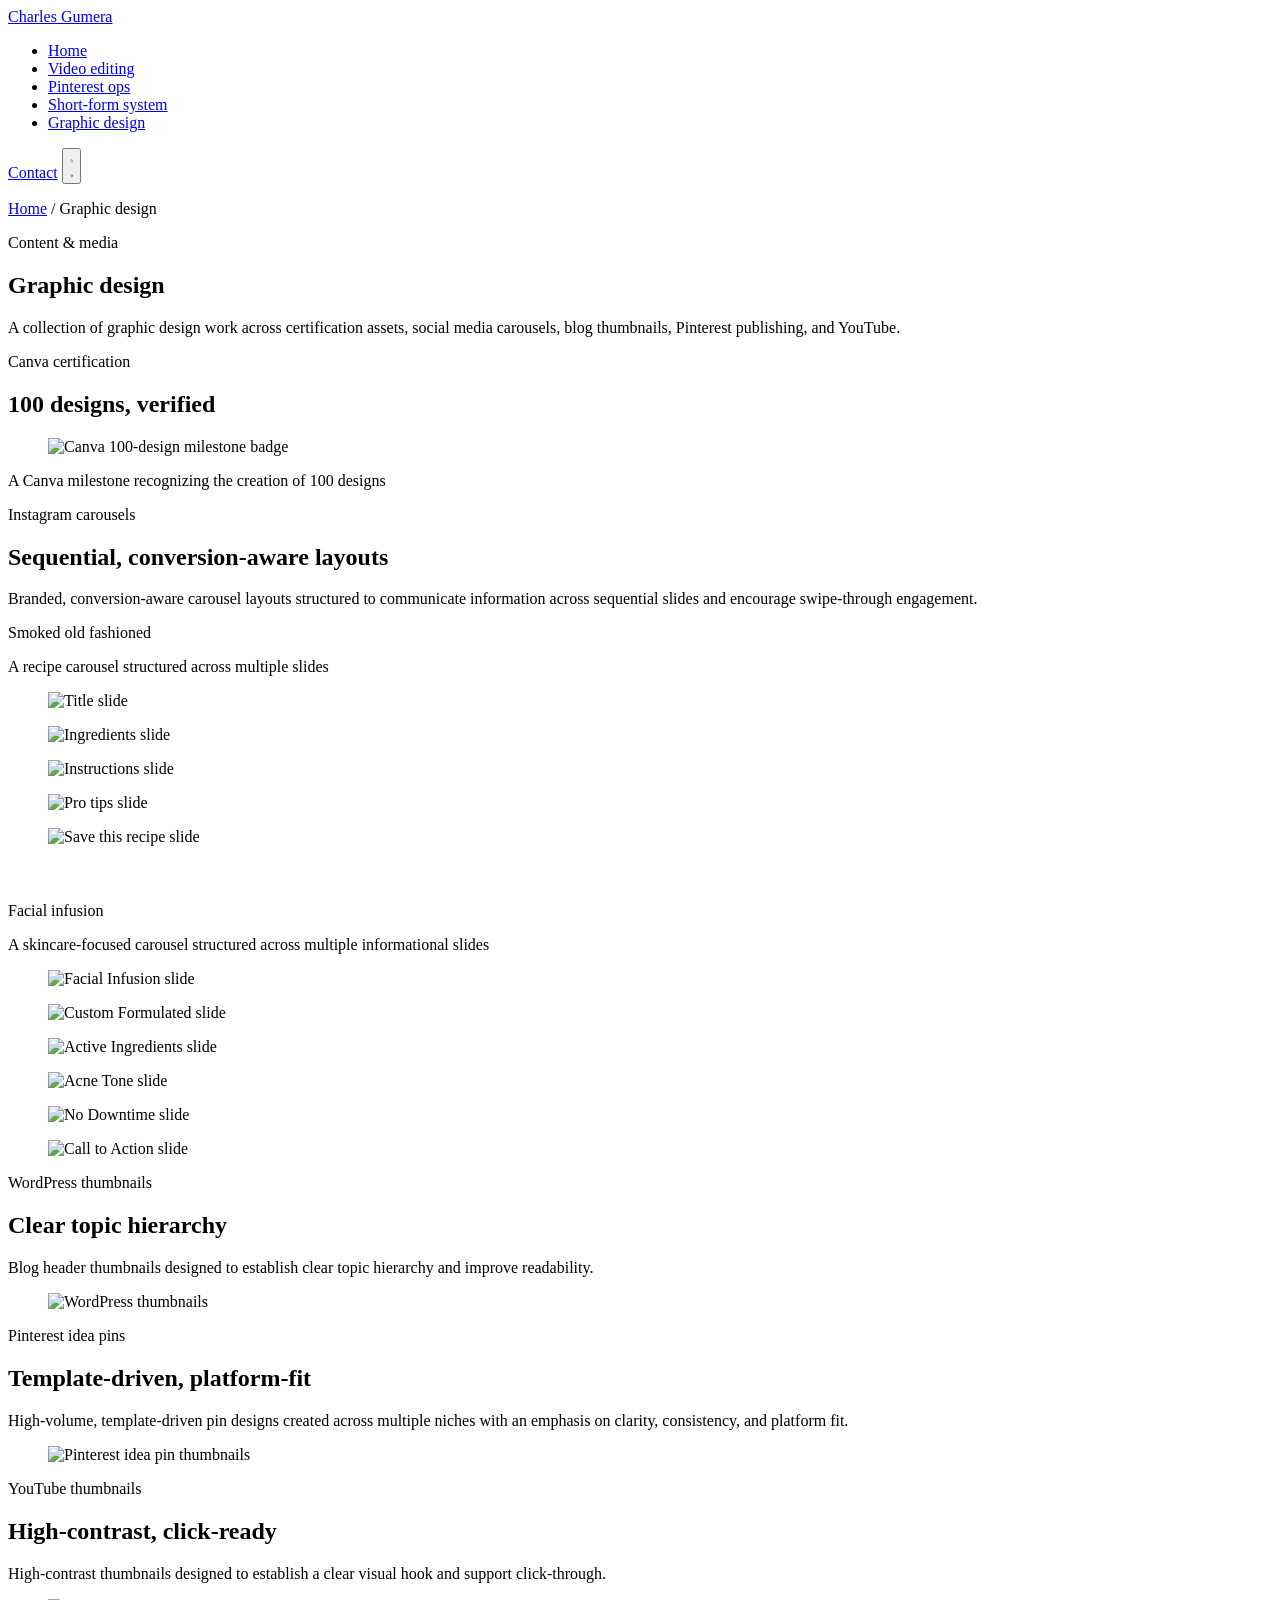
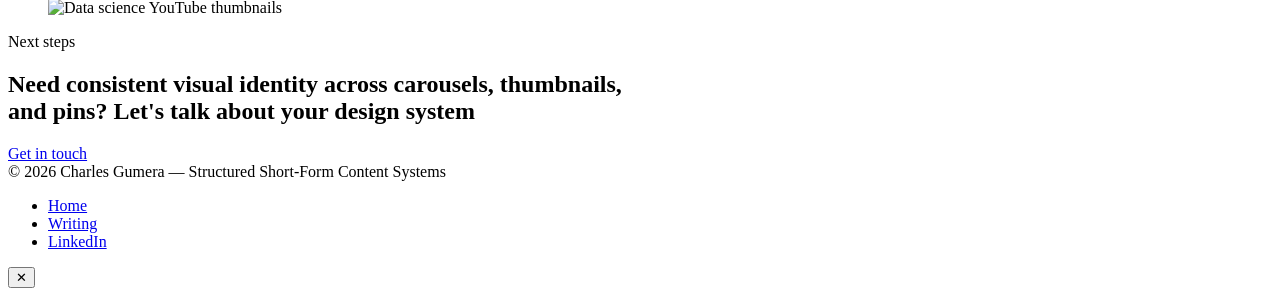
==== graphic-design.html @ 65e6ee2c "Add portfolio website pages Add the main HTML pages for the personal portfolio website, including t" ====
<!DOCTYPE html>
<html lang="en">
<head>
<meta charset="UTF-8">
<meta name="viewport" content="width=device-width, initial-scale=1.0">
<meta name="theme-color" content="#F6F6F2">
<title>Graphic Design — Charles Gumera</title>
<link rel="stylesheet" href="css/style.css">
</head>
<body class="page-graphic-design">
<div class="cursor-glow"></div>

<header class="site-header">
  <nav class="nav">
    <a class="logo" href="index.html"><span class="dot"></span>Charles Gumera</a>
    <ul class="nav-links">
      <li><a href="index.html">Home</a></li>
      <li><a href="short-form-and-long-form-video-editing.html">Video editing</a></li>
      <li><a href="pinterest-content-operations-system.html">Pinterest ops</a></li>
      <li><a href="short-form-publishing-workflow-system.html">Short-form system</a></li>
      <li><a href="graphic-design.html" class="active">Graphic design</a></li>
    </ul>
    <div class="nav-right">
      <a class="btn btn-ghost" href="index.html#contact">Contact</a>
      <button class="theme-toggle" aria-label="Toggle color theme">
        <svg class="moon" viewBox="0 0 24 24" fill="none" stroke="currentColor" stroke-width="1.6" stroke-linecap="round" stroke-linejoin="round"><path d="M21 12.4A9 9 0 1111.6 3 7.2 7.2 0 0021 12.4z"/></svg>
        <svg class="sun" viewBox="0 0 24 24" fill="none" stroke="currentColor" stroke-width="1.6" stroke-linecap="round" stroke-linejoin="round"><circle cx="12" cy="12" r="4"/><path d="M12 2v2M12 20v2M4.9 4.9l1.4 1.4M17.7 17.7l1.4 1.4M2 12h2M20 12h2M4.9 19.1l1.4-1.4M17.7 6.3l1.4-1.4"/></svg>
      </button>
    </div>
  </nav>
</header>

<main>
  <section class="page-hero">
    <div class="wrap">
      <p class="breadcrumb"><a href="index.html">Home</a> / Graphic design</p>
      <p class="eyebrow">Content &amp; media</p>
      <h1 class="type-fx">Graphic design</h1>
      <p class="lead">A collection of graphic design work across certification assets, social media carousels, blog thumbnails, Pinterest publishing, and YouTube.</p>
    </div>
  </section>

  <!-- CANVA CERTIFICATION -->
  <section class="section">
    <div class="wrap">
      <div class="section-head reveal">
        <div><p class="eyebrow">Canva certification</p><h2>100 designs, verified</h2></div>
      </div>
      <figure class="media-figure contain reveal" style="max-width:320px;" data-lightbox data-caption="canva-100-design-milestone-badge.gif">
        <img src="assets/canva-100-design-milestone-badge.gif" alt="Canva 100-design milestone badge">
      </figure>
      <p class="media-caption reveal" style="margin-top:10px;">A Canva milestone recognizing the creation of 100 designs</p>
    </div>
  </section>

  <!-- INSTAGRAM CAROUSELS -->
  <section class="section">
    <div class="wrap">
      <div class="section-head reveal">
        <div><p class="eyebrow">Instagram carousels</p><h2>Sequential, conversion-aware layouts</h2></div>
        <p class="section-note">Branded, conversion-aware carousel layouts structured to communicate information across sequential slides and encourage swipe-through engagement.</p>
      </div>

      <p class="subsection-title reveal">Smoked old fashioned</p>
      <p class="subsection-sub reveal">A recipe carousel structured across multiple slides</p>
      <div class="media-grid-5 reveal" style="margin-bottom:56px;">
        <figure class="media-figure thumb" data-lightbox data-caption="01-title.png"><img src="assets/01-title.png" alt="Title slide"></figure>
        <figure class="media-figure thumb" data-lightbox data-caption="02-ingredients.png"><img src="assets/02-ingredients.png" alt="Ingredients slide"></figure>
        <figure class="media-figure thumb" data-lightbox data-caption="03-instructions.png"><img src="assets/03-instructions.png" alt="Instructions slide"></figure>
        <figure class="media-figure thumb" data-lightbox data-caption="04-pro-tips.png"><img src="assets/04-pro-tips.png" alt="Pro tips slide"></figure>
        <figure class="media-figure thumb" data-lightbox data-caption="05-save-this-recipe.png"><img src="assets/05-save-this-recipe.png" alt="Save this recipe slide"></figure>
      </div>

      <p class="subsection-title reveal">Facial infusion</p>
      <p class="subsection-sub reveal">A skincare-focused carousel structured across multiple informational slides</p>
      <div class="media-grid-5 reveal">
        <figure class="media-figure thumb" data-lightbox data-caption="01-facial-infusion.png"><img src="assets/01-facial-infusion.png" alt="Facial Infusion slide"></figure>
        <figure class="media-figure thumb" data-lightbox data-caption="02-custom-formulated.png"><img src="assets/02-custom-formulated.png" alt="Custom Formulated slide"></figure>
        <figure class="media-figure thumb" data-lightbox data-caption="03-active-ingredients.png"><img src="assets/03-active-ingredients.png" alt="Active Ingredients slide"></figure>
        <figure class="media-figure thumb" data-lightbox data-caption="04-acne-tone.png"><img src="assets/04-acne-tone.png" alt="Acne Tone slide"></figure>
        <figure class="media-figure thumb" data-lightbox data-caption="05-no-downtime.png"><img src="assets/05-no-downtime.png" alt="No Downtime slide"></figure>
      </div>
      <div class="media-grid-5 reveal" style="margin-top:16px; grid-template-columns:repeat(5,1fr);">
        <figure class="media-figure thumb" data-lightbox data-caption="06-cta.png"><img src="assets/06-cta.png" alt="Call to Action slide"></figure>
      </div>
    </div>
  </section>

  <!-- WORDPRESS THUMBNAILS -->
  <section class="section">
    <div class="wrap">
      <div class="section-head reveal">
        <div><p class="eyebrow">WordPress thumbnails</p><h2>Clear topic hierarchy</h2></div>
        <p class="section-note">Blog header thumbnails designed to establish clear topic hierarchy and improve readability.</p>
      </div>
      <figure class="media-figure media-preserve wide-cover reveal" data-lightbox data-caption="wordpress-thumbnails.png">
        <img src="assets/wordpress-thumbnails.png" alt="WordPress thumbnails">
      </figure>
    </div>
  </section>

  <!-- PINTEREST IDEA PINS -->
  <section class="section">
    <div class="wrap">
      <div class="section-head reveal">
        <div><p class="eyebrow">Pinterest idea pins</p><h2>Template-driven, platform-fit</h2></div>
        <p class="section-note">High-volume, template-driven pin designs created across multiple niches with an emphasis on clarity, consistency, and platform fit.</p>
      </div>
      <figure class="media-figure media-preserve wide-cover reveal" data-lightbox data-caption="pinterest-idea-pins-thumbnails.png">
        <img src="assets/pinterest-idea-pins-thumbnails.png" alt="Pinterest idea pin thumbnails">
      </figure>
    </div>
  </section>

  <!-- YOUTUBE THUMBNAILS -->
  <section class="section">
    <div class="wrap">
      <div class="section-head reveal">
        <div><p class="eyebrow">YouTube thumbnails</p><h2>High-contrast, click-ready</h2></div>
        <p class="section-note">High-contrast thumbnails designed to establish a clear visual hook and support click-through.</p>
      </div>
      <figure class="media-figure media-preserve wide-cover reveal" data-lightbox data-caption="data-science-thumbnails.png">
        <img src="assets/data-science-thumbnails.png" alt="Data science YouTube thumbnails">
      </figure>
    </div>
  </section>

  <section class="contact" id="contact">
    <div class="wrap">
  <p class="eyebrow">Next steps</p>
  <h2 style="max-width:52ch;">Need consistent visual identity across carousels, thumbnails, and pins? Let's talk about your design system</h2>
      <a class="btn btn-primary" style="margin-top:28px;" href="index.html#contact" data-magnetic="10">Get in touch</a>
    </div>
  </section>
</main>

<footer class="site-footer">
  <div class="wrap footer-row">
    <span class="mono">© 2026 Charles Gumera — Structured Short-Form Content Systems</span>
    <ul class="footer-links">
      <li><a href="index.html">Home</a></li>
      <li><a href="https://charlezmg.wordpress.com/" target="_blank" rel="noopener">Writing</a></li>
      <li><a href="https://www.linkedin.com/in/charlezmg" target="_blank" rel="noopener">LinkedIn</a></li>
    </ul>
  </div>
</footer>

<div class="lightbox">
  <button class="lightbox-close" aria-label="Close">✕</button>
  <img src="" alt="">
  <div class="lightbox-cap"></div>
</div>

<script src="js/main.js"></script>
</body>
</html>
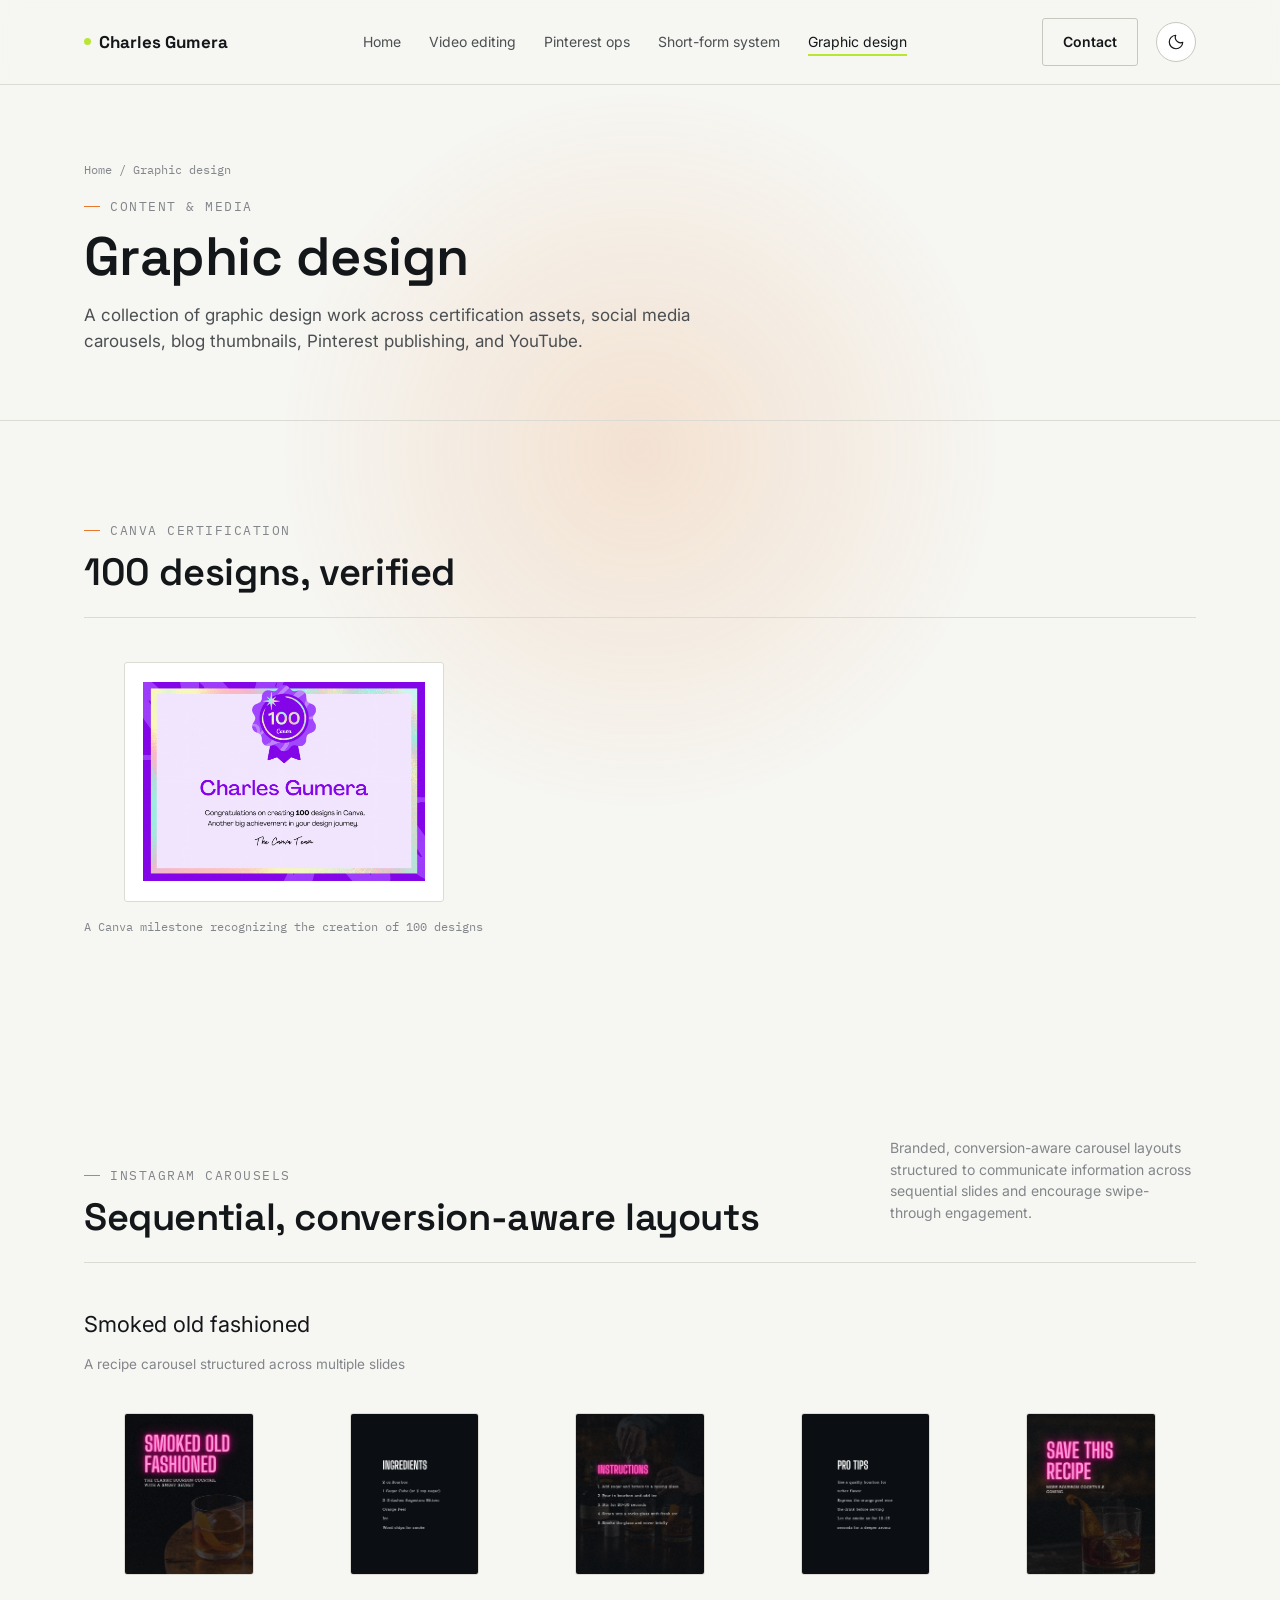
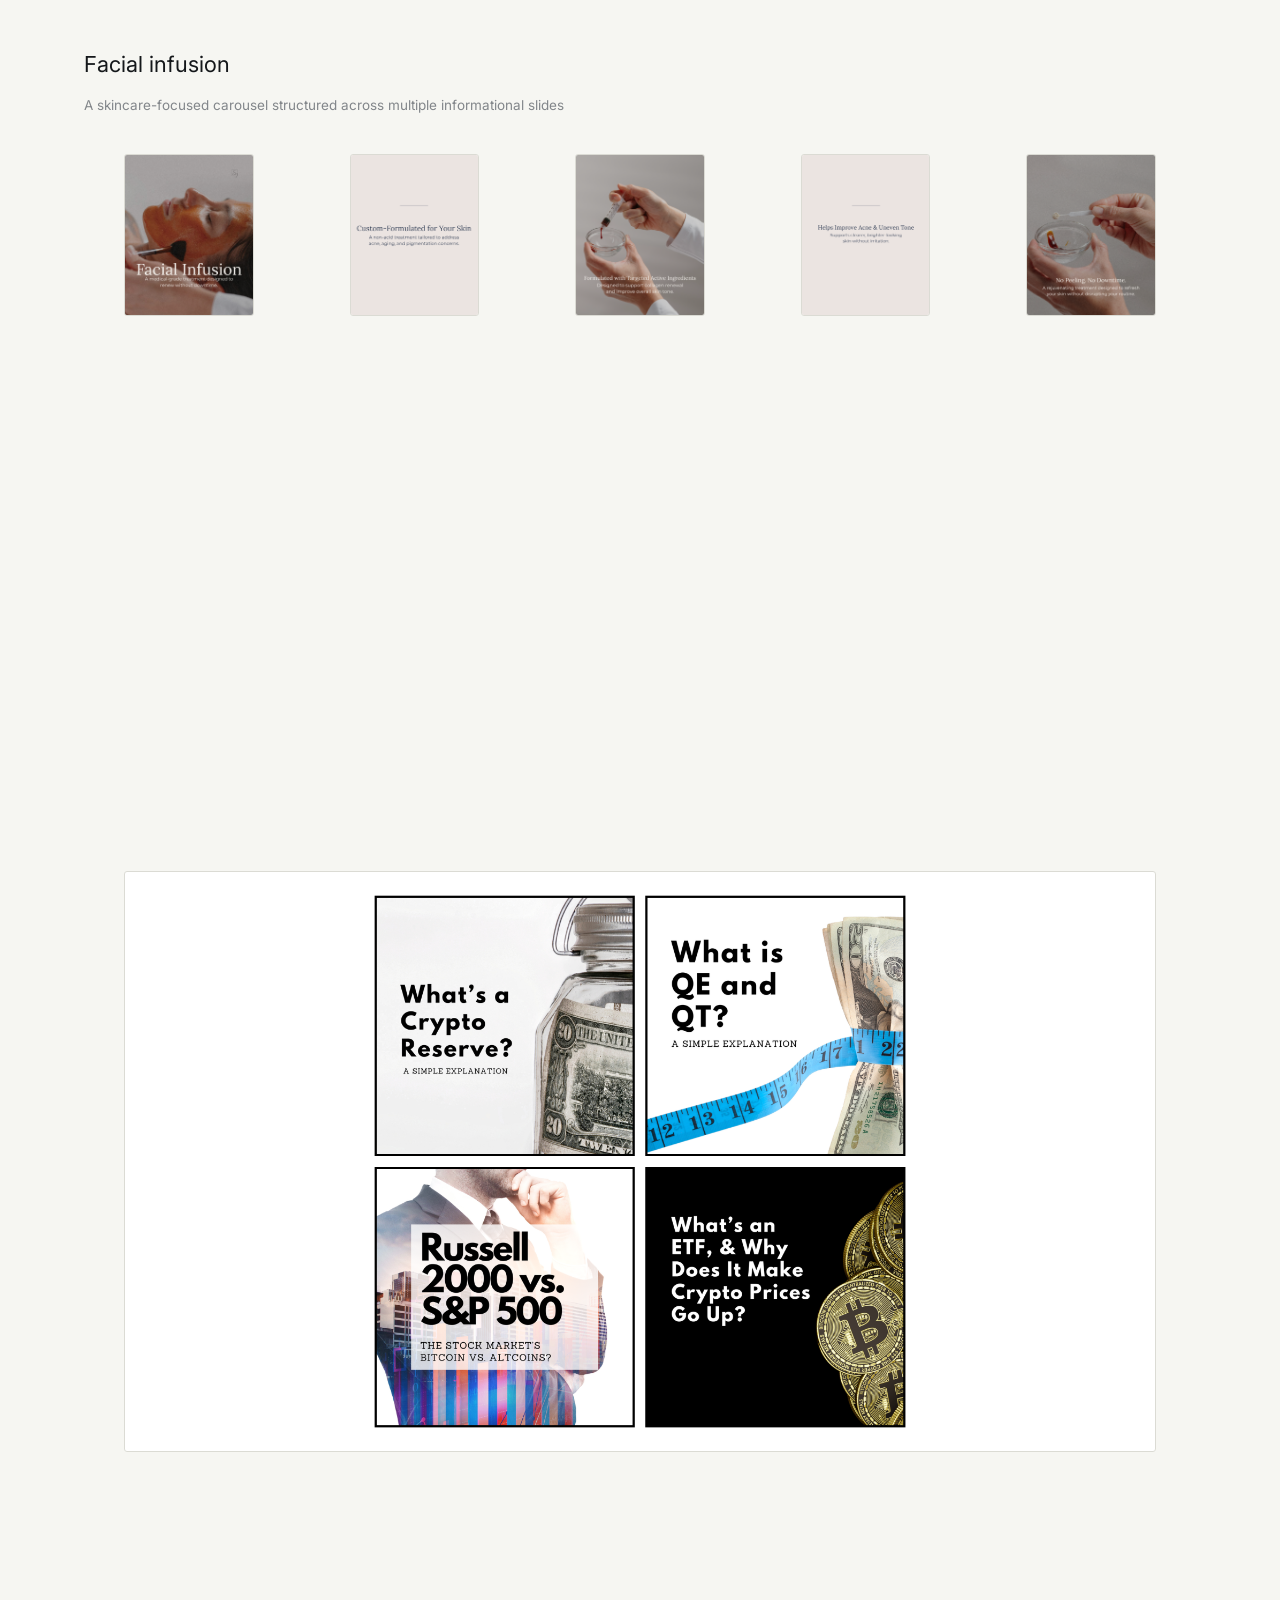
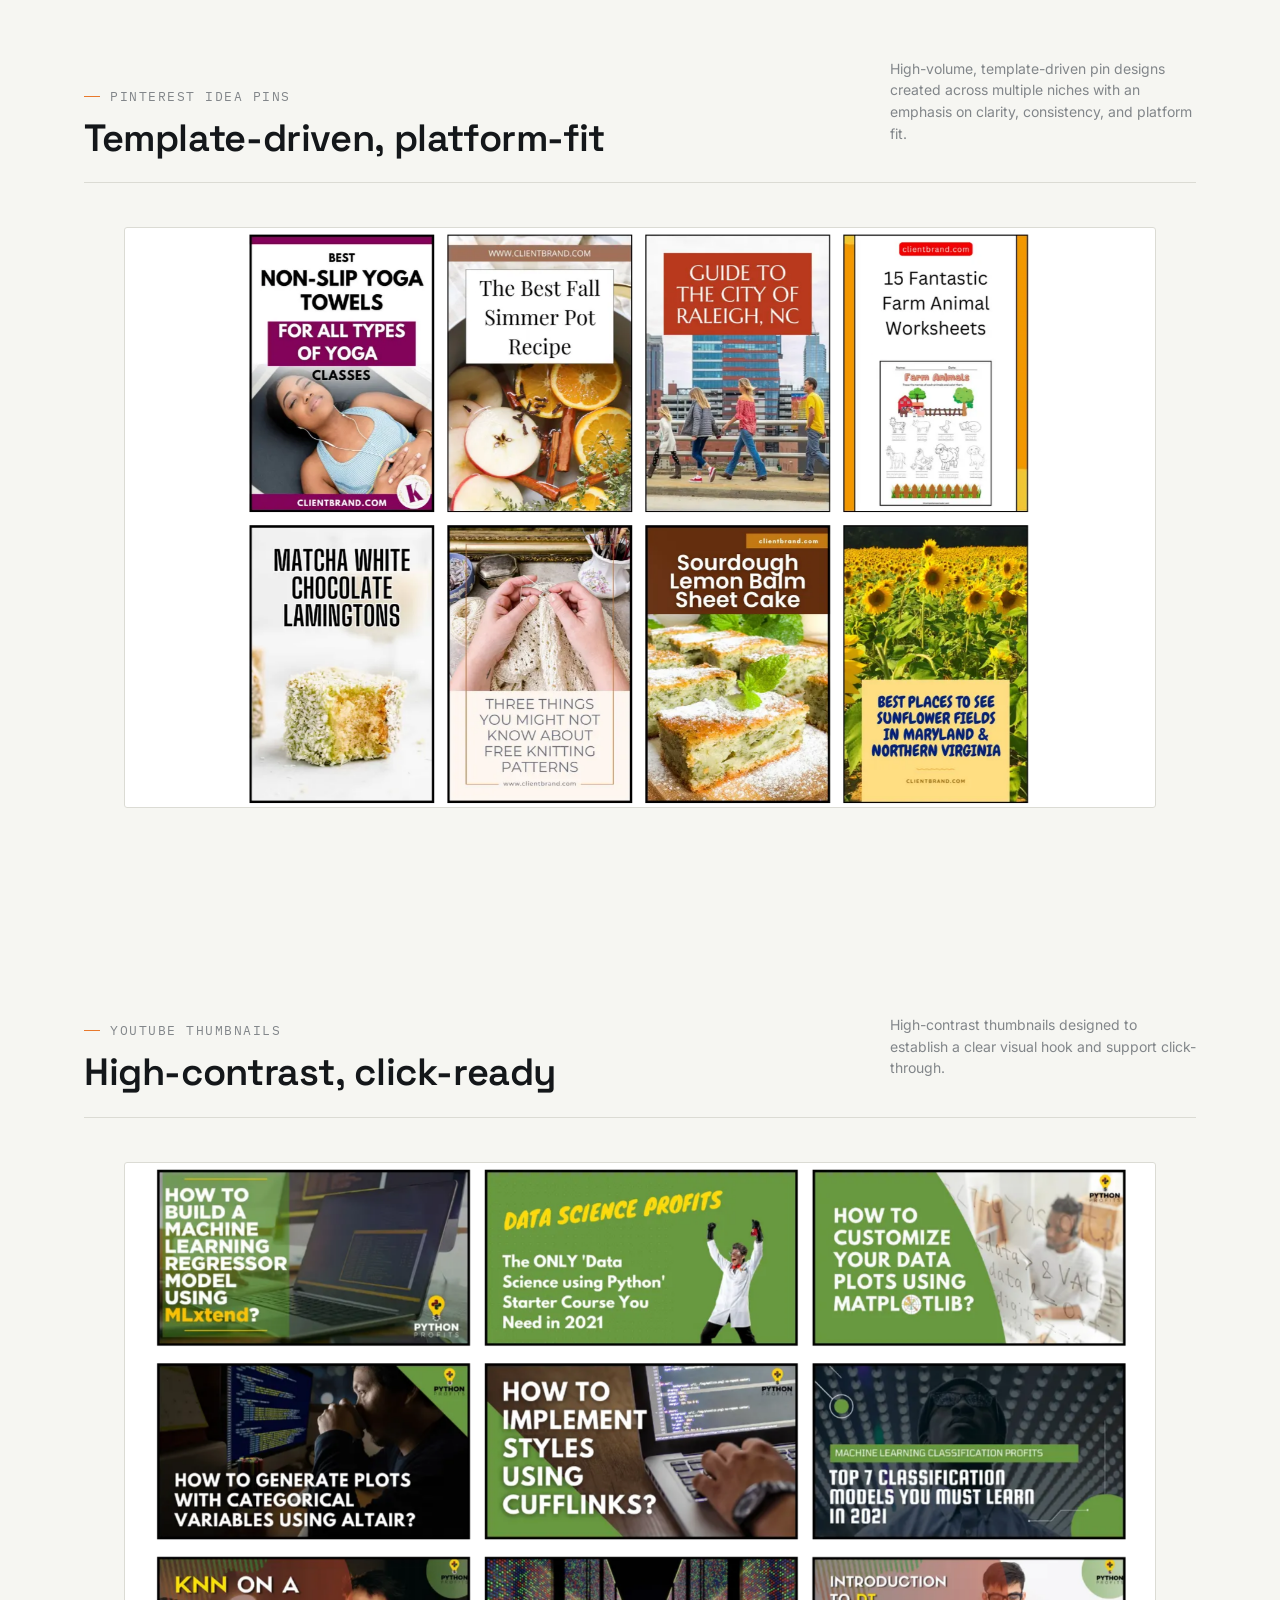
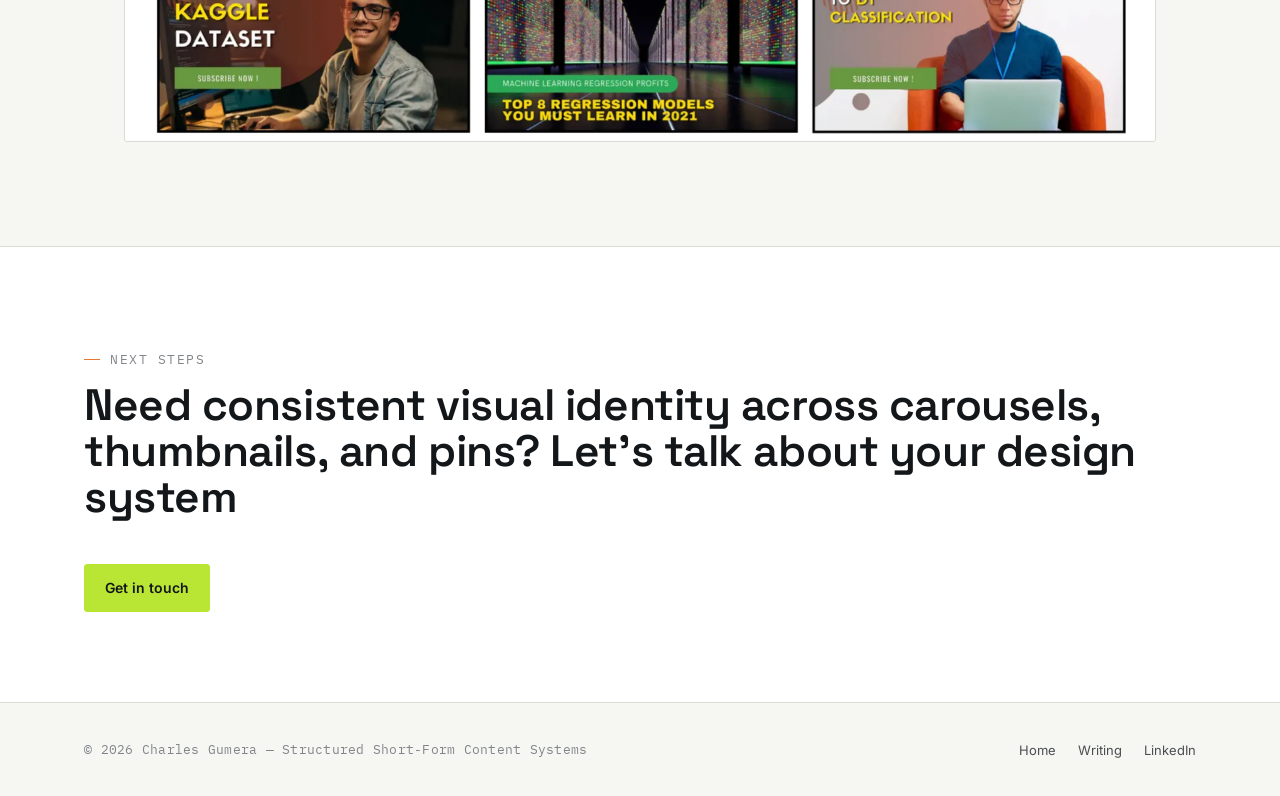
==== commit e770ab59: "Fix mobile responsiveness Updated the site to address mobile layout issues where multi-column conten" ====
--- a/graphic-design.html
+++ b/graphic-design.html
@@ -13,7 +13,7 @@
 <header class="site-header">
   <nav class="nav">
     <a class="logo" href="index.html"><span class="dot"></span>Charles Gumera</a>
-    <ul class="nav-links">
+    <ul class="nav-links" id="site-navigation">
       <li><a href="index.html">Home</a></li>
       <li><a href="short-form-and-long-form-video-editing.html">Video editing</a></li>
       <li><a href="pinterest-content-operations-system.html">Pinterest ops</a></li>
@@ -21,6 +21,9 @@
       <li><a href="graphic-design.html" class="active">Graphic design</a></li>
     </ul>
     <div class="nav-right">
+      <button class="nav-mobile-toggle" type="button" aria-label="Open navigation" aria-expanded="false" aria-controls="site-navigation">
+        <span></span><span></span><span></span>
+      </button>
       <a class="btn btn-ghost" href="index.html#contact">Contact</a>
       <button class="theme-toggle" aria-label="Toggle color theme">
         <svg class="moon" viewBox="0 0 24 24" fill="none" stroke="currentColor" stroke-width="1.6" stroke-linecap="round" stroke-linejoin="round"><path d="M21 12.4A9 9 0 1111.6 3 7.2 7.2 0 0021 12.4z"/></svg>
--- a/css/style.css
+++ b/css/style.css
@@ -0,0 +1,783 @@
+/* ==========================================================================
+   Charles Gumera — Portfolio Design System
+   Type: Space Grotesk (display) / Inter (body) / IBM Plex Mono (system/data)
+   ========================================================================== */
+
+@import url('https://fonts.googleapis.com/css2?family=Space+Grotesk:wght@400;500;600;700&family=Inter:wght@400;500;600&family=IBM+Plex+Mono:wght@400;500&display=swap');
+
+:root{
+  --bg: #F6F6F2;
+  --bg-raised: #FFFFFF;
+  --ink: #14171A;
+  --ink-soft: #4B4F52;
+  --muted: #82868A;
+  --hairline: #DBDBD4;
+  --hairline-strong: #C7C7BE;
+  --lime: #B9E635;
+  --lime-ink: #14171A;
+  --amber: #E8792C;
+  --glow: 232, 121, 44;
+  --radius: 3px;
+  --container: 1240px;
+  --gutter: clamp(20px, 5vw, 64px);
+  --ease: cubic-bezier(.16,.84,.44,1);
+}
+
+[data-theme="dark"]{
+  --bg: #0D0F0D;
+  --bg-raised: #151815;
+  --ink: #ECEDE8;
+  --ink-soft: #B6B9B2;
+  --muted: #767A73;
+  --hairline: #262922;
+  --hairline-strong: #34372D;
+  --lime: #C8FF3D;
+  --lime-ink: #0D0F0D;
+  --amber: #FFA351;
+  --glow: 255, 163, 81;
+}
+
+*,*::before,*::after{ box-sizing: border-box; }
+html{ scroll-behavior: smooth; }
+@media (prefers-reduced-motion: reduce){
+  html{ scroll-behavior: auto; }
+  *,*::before,*::after{ animation-duration: .001ms !important; animation-iteration-count: 1 !important; transition-duration: .001ms !important; scroll-behavior: auto !important; }
+}
+
+body{
+  margin:0;
+  background: var(--bg);
+  color: var(--ink);
+  font-family: 'Inter', sans-serif;
+  font-size: 16px;
+  line-height: 1.55;
+  -webkit-font-smoothing: antialiased;
+  overflow-x: hidden;
+  transition: background .35s var(--ease), color .35s var(--ease);
+}
+
+a{ color: inherit; }
+img{ max-width:100%; display:block; }
+button{ font: inherit; }
+
+h1,h2,h3,h4{
+  font-family: 'Space Grotesk', sans-serif;
+  font-weight: 600;
+  line-height: 1.05;
+  margin: 0;
+  letter-spacing: -0.01em;
+}
+
+.mono{
+  font-family: 'IBM Plex Mono', monospace;
+  letter-spacing: .02em;
+}
+
+.eyebrow{
+  font-family: 'IBM Plex Mono', monospace;
+  font-size: 12.5px;
+  letter-spacing: .12em;
+  text-transform: uppercase;
+  color: var(--muted);
+  display:flex;
+  align-items:center;
+  gap: 10px;
+}
+.eyebrow::before{
+  content:"";
+  width: 16px; height: 1px;
+  background: var(--amber);
+  display:inline-block;
+}
+
+.wrap{
+  max-width: var(--container);
+  margin: 0 auto;
+  padding: 0 var(--gutter);
+}
+
+section{ position: relative; }
+
+/* -------------------- cursor glow -------------------- */
+.cursor-glow{
+  position: fixed;
+  inset: 0;
+  pointer-events: none;
+  z-index: 0;
+  background: radial-gradient(600px circle at var(--x,50%) var(--y,50%), rgba(var(--glow), .16), transparent 60%);
+  transition: opacity .3s ease;
+}
+
+/* -------------------- nav -------------------- */
+.site-header{
+  position: sticky; top:0; z-index: 50;
+  backdrop-filter: blur(10px);
+  background: color-mix(in srgb, var(--bg) 82%, transparent);
+  border-bottom: 1px solid var(--hairline);
+}
+.nav{
+  display:flex; align-items:center; justify-content: space-between;
+  padding: 18px var(--gutter);
+  max-width: var(--container); margin:0 auto;
+}
+.logo{
+  font-family:'Space Grotesk', sans-serif;
+  font-weight:700; font-size: 17px; text-decoration:none;
+  display:flex; align-items:center; gap:8px;
+}
+.logo .dot{ width:7px; height:7px; border-radius:50%; background: var(--lime); display:inline-block; }
+.nav-links{ display:flex; gap: 28px; list-style:none; margin:0; padding:0; }
+.nav-links a{
+  text-decoration:none; font-size: 14px; color: var(--ink-soft);
+  position:relative; padding: 4px 0;
+  transition: color .2s;
+}
+.nav-links a:hover, .nav-links a.active{ color: var(--ink); }
+.nav-links a.active::after{
+  content:""; position:absolute; left:0; right:0; bottom:-2px; height:2px; background: var(--lime);
+}
+.nav-right{ display:flex; align-items:center; gap:18px; }
+.nav-mobile-toggle{ display:none; }
+
+.theme-toggle{
+  width: 40px; height: 40px;
+  border-radius: 50%;
+  border: 1px solid var(--hairline-strong);
+  background: var(--bg-raised);
+  display:flex; align-items:center; justify-content:center;
+  cursor:pointer;
+  transition: border-color .2s, transform .2s;
+}
+.theme-toggle:hover{ border-color: var(--lime); transform: translateY(-1px); }
+.theme-toggle:focus-visible, a:focus-visible, button:focus-visible{
+  outline: 2px solid var(--amber); outline-offset: 3px;
+}
+.theme-toggle svg{ width:18px; height:18px; stroke: var(--ink); }
+.theme-toggle .sun{ display:none; }
+[data-theme="dark"] .theme-toggle .sun{ display:block; }
+[data-theme="dark"] .theme-toggle .moon{ display:none; }
+
+.btn{
+  display:inline-flex; align-items:center; gap:8px;
+  padding: 12px 20px;
+  border-radius: var(--radius);
+  font-size: 14px; font-weight:600; text-decoration:none;
+  border: 1px solid var(--ink);
+  transition: transform .25s var(--ease), background .25s, color .25s, border-color .25s;
+}
+.btn-primary{ background: var(--lime); color: var(--lime-ink); border-color: var(--lime); }
+.btn-primary:hover{ transform: translateY(-2px); }
+.btn-ghost{ background: transparent; color: var(--ink); border-color: var(--hairline-strong); }
+.btn-ghost:hover{ border-color: var(--ink); transform: translateY(-2px); }
+
+/* -------------------- hero -------------------- */
+.hero{
+  padding: 96px 0 72px;
+  overflow: visible;
+}
+.hero-grid{
+  display:grid;
+  grid-template-columns: 1.15fr .85fr;
+  gap: 56px;
+  align-items:center;
+}
+.hero h1{
+  font-size: clamp(38px, 5.6vw, 60px);
+  margin: 16px 0 22px;
+}
+.hero p.lead{
+  font-size: 18px; color: var(--ink-soft); max-width: 46ch; margin: 0 0 28px;
+}
+.hero-cta{ display:flex; gap:14px; flex-wrap:wrap; }
+
+.type-fx span{ display:inline-block; transition: transform .18s ease, color .18s ease; will-change: transform; }
+
+.profile-frame{
+  position:relative;
+  aspect-ratio: 1/1.08;
+  border-radius: var(--radius);
+  border: 1px solid var(--hairline-strong);
+  overflow:hidden;
+  background: var(--bg-raised);
+}
+.profile-frame img{ width:100%; height:100%; object-fit: cover; object-position: center top; }
+.profile-frame::after{
+  content:"";
+  position:absolute; inset:0;
+  background: linear-gradient(180deg, transparent 60%, rgba(0,0,0,.28));
+  pointer-events:none;
+}
+.profile-tag{
+  position:absolute; left:14px; bottom:14px;
+  font-family:'IBM Plex Mono', monospace; font-size:11.5px; letter-spacing:.06em;
+  color:#fff; background: rgba(13,15,13,.55); backdrop-filter: blur(4px);
+  padding: 6px 10px; border-radius: 2px; z-index:1;
+}
+
+/* -------------------- side-peek ticker -------------------- */
+.ticker-row{
+  border-top: 1px solid var(--hairline);
+  border-bottom: 1px solid var(--hairline);
+  overflow: hidden;
+  padding: 14px 0;
+  background: var(--bg-raised);
+}
+.ticker-track{
+  display:flex; gap: 48px;
+  width: max-content;
+  animation: ticker 34s linear infinite;
+}
+.ticker-track span{
+  font-family:'IBM Plex Mono', monospace;
+  font-size: 12.5px; letter-spacing:.08em; text-transform:uppercase;
+  color: var(--muted); white-space:nowrap;
+  display:flex; align-items:center; gap: 10px;
+}
+.ticker-track span::before{ content:"◆"; color: var(--lime); font-size:8px; }
+@keyframes ticker{ from{ transform: translateX(0); } to{ transform: translateX(-50%); } }
+
+/* -------------------- section shell -------------------- */
+.section{ padding: 88px 0; }
+.section-head{
+  display:flex; justify-content:space-between; align-items:flex-end; gap:24px;
+  margin-bottom: 44px; flex-wrap:wrap;
+  border-bottom: 1px solid var(--hairline);
+  padding-bottom: 24px;
+}
+.section-head h2{ font-size: clamp(26px, 3.4vw, 38px); }
+.section-note{ color: var(--muted); font-size: 14px; max-width: 34ch; }
+
+.reveal{ opacity:0; transform: translateY(26px); transition: opacity .7s var(--ease), transform .7s var(--ease); }
+.reveal.in{ opacity:1; transform:none; }
+
+/* -------------------- work areas grid -------------------- */
+.grid-4{ display:grid; grid-template-columns: repeat(4, 1fr); gap: 1px; background: var(--hairline); border: 1px solid var(--hairline); }
+.work-card{
+  background: var(--bg-raised); padding: 30px 26px;
+  transition: background .25s;
+}
+.work-card:hover{ background: var(--bg); }
+.work-card .num{ font-family:'IBM Plex Mono', monospace; font-size:12px; color: var(--amber); }
+.work-card h3{ font-size: 18px; margin: 14px 0 10px; }
+.work-card p{ color: var(--ink-soft); font-size: 14px; margin:0; }
+
+/* -------------------- stats -------------------- */
+.stat-grid{ display:grid; grid-template-columns: repeat(3, 1fr); gap: 1px; background: var(--hairline); border:1px solid var(--hairline); }
+.stat-card{ background: var(--bg-raised); padding: 34px 26px; }
+.stat-card .figure{ font-family:'Space Grotesk', sans-serif; font-size: clamp(26px,3vw,40px); font-weight:700; color: var(--ink); }
+.stat-card .figure .accent{ color: var(--lime); }
+.stat-card .label{ margin-top:10px; font-size:13.5px; color: var(--muted); }
+.stat-card .desc{ margin-top: 6px; font-size: 13.5px; color: var(--ink-soft); line-height:1.5; }
+
+/* -------------------- project cards (portfolio index / home explore) -------------------- */
+.proj-grid{ display:grid; grid-template-columns: repeat(2, 1fr); gap: 28px; }
+.proj-card{
+  border: 1px solid var(--hairline);
+  border-radius: var(--radius);
+  overflow:hidden;
+  background: var(--bg-raised);
+  text-decoration:none; color: var(--ink);
+  display:flex; flex-direction:column;
+  transition: transform .3s var(--ease), border-color .3s;
+}
+.proj-card:hover{ transform: translateY(-4px); border-color: var(--lime); }
+.proj-cover{ aspect-ratio: 16/10; overflow:hidden; background: var(--bg); position:relative; }
+.proj-cover img{ width:100%; height:100%; object-fit:cover; object-position:center; transition: transform .5s var(--ease); }
+.proj-card:hover .proj-cover img{ transform: scale(1.04); }
+.proj-body{ padding: 22px 24px 26px; display:flex; flex-direction:column; gap:10px; flex:1; }
+.proj-body .eyebrow{ font-size:11.5px; }
+.proj-body h3{ font-size: 20px; }
+.proj-body p{ color: var(--ink-soft); font-size: 14px; margin:0; }
+.proj-arrow{ margin-top:auto; display:flex; align-items:center; gap:8px; font-size:13px; font-weight:600; }
+.proj-arrow svg{ width:14px; height:14px; transition: transform .25s var(--ease); }
+.proj-card:hover .proj-arrow svg{ transform: translateX(4px); }
+
+/* -------------------- how I work steps -------------------- */
+.steps{ display:grid; grid-template-columns: repeat(4, 1fr); gap: 1px; background: var(--hairline); border:1px solid var(--hairline); }
+.step{ background: var(--bg-raised); padding: 30px 24px; }
+.step .num{ font-family:'IBM Plex Mono', monospace; color: var(--lime); font-weight:600; font-size:13px; }
+.step h4{ font-size:16px; margin: 14px 0 8px; }
+.step p{ font-size:13.5px; color: var(--ink-soft); margin:0; }
+
+/* -------------------- build chain (self-referential signature) -------------------- */
+.buildchain{
+  border: 1px solid var(--hairline);
+  border-radius: var(--radius);
+  padding: 40px var(--gutter);
+  background: var(--bg-raised);
+  overflow-x:auto;
+}
+.chain-row{ display:flex; align-items:center; gap:10px; min-width: max-content; }
+.chain-node{
+  font-family:'IBM Plex Mono', monospace; font-size: 12.5px;
+  border:1px solid var(--hairline-strong); border-radius: 999px;
+  padding: 10px 16px; white-space:nowrap; cursor:default;
+  transition: border-color .25s, color .25s, transform .25s;
+}
+.chain-node:hover{ border-color: var(--lime); color: var(--ink); transform: translateY(-2px); }
+.chain-node.final{ border-color: var(--lime); background: var(--lime); color: var(--lime-ink); font-weight:600; }
+.chain-arrow{ color: var(--muted); font-size:14px; }
+
+/* -------------------- media / doc images -------------------- */
+.media-figure{
+  border: 1px solid var(--hairline);
+  border-radius: var(--radius);
+  background: var(--bg-raised);
+  overflow:hidden;
+}
+.media-figure.thumb{ aspect-ratio: 4/5; }
+.media-figure.wide-cover{ aspect-ratio: 16/9; }
+.media-figure.cover img, .media-figure.thumb img, .media-figure.wide-cover img{ width:100%; height:100%; object-fit:cover; object-position:center; }
+.media-figure.contain{
+  display:flex; align-items:center; justify-content:center;
+  padding: 18px; min-height: 240px;
+}
+.media-figure.contain img{ width:auto; height:auto; max-width:100%; max-height: 420px; object-fit: contain; }
+.media-figure{ cursor: zoom-in; position:relative; }
+.media-figure::after{
+  content:"◎ view";
+  position:absolute; right:10px; top:10px;
+  font-family:'IBM Plex Mono', monospace; font-size:10.5px; letter-spacing:.05em;
+  background: rgba(13,15,13,.65); color:#fff; padding:5px 9px; border-radius:2px;
+  opacity:0; transition: opacity .2s;
+}
+.media-figure:hover::after{ opacity:1; }
+.media-caption{ font-family:'IBM Plex Mono', monospace; font-size:11.5px; color: var(--muted); margin-top:8px; }
+
+.media-grid-2{ display:grid; grid-template-columns: 1fr 1fr; gap:20px; }
+.media-grid-3{ display:grid; grid-template-columns: repeat(3, 1fr); gap:20px; }
+.media-grid-5{ display:grid; grid-template-columns: repeat(5, 1fr); gap: 16px; }
+
+/* -------------------- lightbox -------------------- */
+.lightbox{
+  position: fixed; inset:0; z-index: 200;
+  background: rgba(8,9,8,.88);
+  display:flex; align-items:center; justify-content:center;
+  opacity:0; pointer-events:none; transition: opacity .25s ease;
+  padding: 40px;
+}
+.lightbox.open{ opacity:1; pointer-events:auto; }
+.lightbox img{ max-width: min(90vw, 1100px); max-height: 86vh; object-fit:contain; border-radius:2px; }
+.lightbox-close{
+  position:absolute; top: 24px; right: 28px;
+  width:42px; height:42px; border-radius:50%;
+  background: rgba(255,255,255,.08); border:1px solid rgba(255,255,255,.25);
+  color:#fff; font-size:20px; cursor:pointer; display:flex; align-items:center; justify-content:center;
+}
+.lightbox-cap{ position:absolute; bottom:26px; left:50%; transform:translateX(-50%); color:#cfd2ca; font-family:'IBM Plex Mono', monospace; font-size:12px; }
+
+/* -------------------- flow / numbered list -------------------- */
+.flow-list{ list-style:none; margin:0; padding:0; counter-reset: flow; display:grid; gap:0; border-top:1px solid var(--hairline); }
+.flow-list li{
+  counter-increment: flow;
+  display:flex; align-items:center; gap:18px;
+  padding: 16px 4px; border-bottom:1px solid var(--hairline);
+  font-size:15px;
+}
+.flow-list li::before{
+  content: counter(flow, decimal-leading-zero);
+  font-family:'IBM Plex Mono', monospace; color: var(--amber); font-size:13px; width: 30px;
+}
+
+/* -------------------- format rules list -------------------- */
+.rule-list{ list-style:none; margin:0; padding:0; display:grid; gap: 14px; }
+.rule-list li{ display:flex; gap:14px; align-items:flex-start; font-size:15px; color: var(--ink-soft); }
+.rule-list li::before{ content:"—"; color: var(--lime); font-weight:700; margin-top:1px; }
+
+/* -------------------- results banner -------------------- */
+.results-banner{
+  display:grid; grid-template-columns: repeat(2, 1fr); gap:1px;
+  background: var(--hairline); border:1px solid var(--hairline); border-radius: var(--radius); overflow:hidden;
+}
+.results-banner .cell{ background: var(--bg-raised); padding: 34px 30px; }
+.results-banner .cell .figure{ font-family:'Space Grotesk',sans-serif; font-weight:700; font-size: clamp(24px,3vw,36px); }
+.results-banner .cell .figure span{ color: var(--lime); }
+.results-banner .cell .label{ margin-top:8px; color: var(--muted); font-size:13.5px; }
+
+/* -------------------- contact -------------------- */
+.contact{
+  border-top:1px solid var(--hairline);
+  background: var(--bg-raised);
+  padding: 90px 0;
+}
+.contact-grid{ display:grid; grid-template-columns: 1fr 1fr; gap: 60px; align-items:start; }
+.contact h2{ font-size: clamp(28px,3.6vw,44px); margin-bottom:16px; }
+.contact p.lead{ color: var(--ink-soft); max-width: 42ch; }
+.field{ margin-bottom: 20px; }
+.field label{ display:block; font-family:'IBM Plex Mono', monospace; font-size:11.5px; letter-spacing:.06em; text-transform:uppercase; color: var(--muted); margin-bottom:8px; }
+.field input, .field textarea{
+  width:100%; background: var(--bg); border:1px solid var(--hairline-strong); border-radius: var(--radius);
+  padding: 13px 14px; font-family:'Inter',sans-serif; font-size:14px; color: var(--ink);
+  transition: border-color .2s;
+}
+.field input:focus, .field textarea:focus{ outline:none; border-color: var(--lime); }
+.field textarea{ resize: vertical; min-height:120px; }
+
+/* -------------------- external profiles -------------------- */
+.profile-links{ display:grid; grid-template-columns: repeat(2, 1fr); gap:1px; background: var(--hairline); border:1px solid var(--hairline); margin-top:14px; }
+.profile-links a{
+  background: var(--bg-raised); padding: 16px 20px; text-decoration:none; color: var(--ink);
+  display:flex; justify-content:space-between; align-items:center; font-size:14px; transition: background .2s;
+}
+.profile-links a:hover{ background: var(--bg); color: var(--amber); }
+
+/* -------------------- footer -------------------- */
+footer.site-footer{
+  border-top:1px solid var(--hairline);
+  padding: 34px 0;
+}
+.footer-row{ display:flex; justify-content:space-between; align-items:center; flex-wrap:wrap; gap:14px; }
+.footer-row .mono{ font-size:12.5px; color: var(--muted); }
+.footer-links{ display:flex; gap:22px; list-style:none; margin:0; padding:0; }
+.footer-links a{ font-size:13px; color: var(--ink-soft); text-decoration:none; }
+.footer-links a:hover{ color: var(--lime); }
+
+/* -------------------- video cards -------------------- */
+.video-grid{ display:grid; grid-template-columns: repeat(3, 1fr); gap: 24px; }
+.video-card{
+  text-decoration:none; color: var(--ink);
+  border: 1px solid var(--hairline); border-radius: var(--radius);
+  overflow:hidden; background: var(--bg-raised);
+  display:block; transition: transform .3s var(--ease), border-color .3s;
+}
+.video-card:hover{ transform: translateY(-4px); border-color: var(--lime); }
+.video-thumb{
+  aspect-ratio: 9/16; background: linear-gradient(150deg, var(--bg), var(--bg-raised));
+  position:relative; display:flex; align-items:center; justify-content:center;
+  border-bottom:1px solid var(--hairline);
+}
+.video-thumb.wide{ aspect-ratio: 16/9; }
+.play-btn{
+  width:52px; height:52px; border-radius:50%;
+  background: var(--lime); display:flex; align-items:center; justify-content:center;
+  transition: transform .25s var(--ease);
+}
+.video-card:hover .play-btn{ transform: scale(1.1); }
+.play-btn svg{ width:18px; height:18px; fill: var(--lime-ink); margin-left:2px; }
+.video-meta{ padding: 16px 18px; }
+.video-meta .platform{ font-family:'IBM Plex Mono', monospace; font-size:10.5px; letter-spacing:.06em; text-transform:uppercase; color: var(--amber); }
+.video-meta h4{ font-size:15px; margin: 8px 0 4px; }
+.video-meta p{ font-size:12.5px; color: var(--muted); margin:0; }
+
+/* -------------------- project page header -------------------- */
+.page-hero{ padding: 64px 0 48px; border-bottom:1px solid var(--hairline); }
+.breadcrumb{ font-family:'IBM Plex Mono', monospace; font-size:12px; color: var(--muted); margin-bottom:18px; }
+.breadcrumb a{ text-decoration:none; color: var(--muted); }
+.breadcrumb a:hover{ color: var(--lime); }
+/* Page-specific hero title controls */
+.page-hero h1{
+  font-size: var(--page-hero-title-size);
+  max-width: var(--page-hero-title-width);
+  word-break: normal;
+  overflow-wrap: normal;
+  text-wrap: balance;
+}
+
+.page-home{
+  --page-hero-title-size: clamp(32px,4.6vw,54px);
+  --page-hero-title-width: 18ch;
+}
+
+.page-pinterest-ops{
+  --page-hero-title-size: clamp(32px,4.6vw,54px);
+  --page-hero-title-width: 30ch;
+}
+
+.page-short-form-system{
+  --page-hero-title-size: clamp(32px,4.6vw,54px);
+  --page-hero-title-width: 30ch;
+}
+
+.page-graphic-design{
+  --page-hero-title-size: clamp(32px,4.6vw,54px);
+  --page-hero-title-width: 18ch;
+}
+
+.page-video-editing{
+  --page-hero-title-size: clamp(32px,4.6vw,54px);
+  --page-hero-title-width: 22ch;
+}
+.page-hero p.lead{ margin-top:16px; max-width:56ch; color: var(--ink-soft); font-size:17px; }
+
+.subsection-title{ font-size: 22px; margin-bottom: 6px; }
+.subsection-sub{ color: var(--muted); font-size:13.5px; margin-bottom:22px; }
+
+/* -------------------- scoped video section sizing -------------------- */
+/*
+   These sections contain only two videos. Give them a two-column footprint
+   instead of the global three-column grid so the media remains easy to view
+   without changing video sizing elsewhere on the site.
+*/
+.video-section-trend .video-grid,
+.video-section-real-estate .video-grid{
+  grid-template-columns: repeat(2, minmax(0, 1fr));
+}
+
+
+/* -------------------- responsive content columns -------------------- */
+.two-col{
+  display:grid;
+  grid-template-columns:repeat(2,minmax(0,1fr));
+  gap:40px;
+  align-items:start;
+}
+
+/* -------------------- responsive -------------------- */
+@media (max-width: 980px){
+  .hero-grid{ grid-template-columns: 1fr; }
+  .profile-frame{ max-width: 360px; }
+  .grid-4{ grid-template-columns: repeat(2,1fr); }
+  .steps{ grid-template-columns: repeat(2,1fr); }
+  .stat-grid{ grid-template-columns: 1fr; }
+  .proj-grid{ grid-template-columns: 1fr; }
+  .results-banner{ grid-template-columns: 1fr; }
+  .contact-grid{ grid-template-columns: 1fr; gap: 40px; }
+  .media-grid-2, .media-grid-3, .media-grid-5{ grid-template-columns: repeat(2,1fr); }
+  .video-grid{ grid-template-columns: repeat(2,1fr); }
+}
+@media (max-width: 640px){
+  .nav{ position:relative; padding:14px var(--gutter); }
+  .nav-right{ gap:10px; }
+  .nav-right .btn-ghost{ display:none; }
+  .nav-mobile-toggle{
+    display:flex;
+    width:40px; height:40px;
+    padding:0;
+    border:1px solid var(--hairline-strong);
+    border-radius:var(--radius);
+    background:var(--bg-raised);
+    color:var(--ink);
+    align-items:center;
+    justify-content:center;
+    flex-direction:column;
+    gap:4px;
+    cursor:pointer;
+  }
+  .nav-mobile-toggle span{
+    display:block;
+    width:16px; height:1.5px;
+    background:currentColor;
+    transition:transform .2s ease, opacity .2s ease;
+  }
+  .nav-mobile-toggle[aria-expanded="true"] span:nth-child(1){ transform:translateY(5.5px) rotate(45deg); }
+  .nav-mobile-toggle[aria-expanded="true"] span:nth-child(2){ opacity:0; }
+  .nav-mobile-toggle[aria-expanded="true"] span:nth-child(3){ transform:translateY(-5.5px) rotate(-45deg); }
+
+  .nav-links{
+    display:none;
+    position:absolute;
+    left:var(--gutter);
+    right:var(--gutter);
+    top:calc(100% + 1px);
+    margin:0;
+    padding:8px;
+    flex-direction:column;
+    gap:2px;
+    background:var(--bg-raised);
+    border:1px solid var(--hairline);
+    box-shadow:0 12px 30px rgba(0,0,0,.08);
+  }
+  .nav-links.mobile-open{ display:flex; }
+  .nav-links a{ display:block; padding:11px 12px; }
+  .nav-links a.active::after{ left:12px; right:auto; width:16px; bottom:7px; }
+
+  .grid-4{ grid-template-columns: 1fr; }
+  .steps{ grid-template-columns: 1fr; }
+  .stat-grid{ grid-template-columns:1fr; }
+  .proj-grid{ grid-template-columns:1fr; }
+  .results-banner{ grid-template-columns:1fr; }
+  .media-grid-2, .media-grid-3, .media-grid-5, .two-col{ grid-template-columns:1fr; }
+  .video-grid{ grid-template-columns:1fr; }
+  .contact-grid{ grid-template-columns:1fr; }
+  .profile-links{ grid-template-columns:1fr; }
+  .section{ padding: 60px 0; }
+  .hero{ padding: 64px 0 48px; }
+  .hero h1{ font-size:clamp(34px,11vw,48px); }
+  .hero p.lead{ font-size:16px; }
+  .page-hero{ padding:48px 0 36px; }
+  .page-hero h1{ max-width:none; font-size:clamp(32px,10vw,46px); }
+  .page-hero p.lead{ font-size:16px; }
+  .section-head{ align-items:flex-start; margin-bottom:32px; }
+  .section-note{ max-width:none; }
+  .buildchain{ padding:24px; }
+  .contact{ padding:64px 0; }
+  .contact h2{ font-size:clamp(28px,8vw,38px); }
+  .footer-row{ align-items:flex-start; }
+  .footer-links{ flex-wrap:wrap; gap:10px 18px; }
+}
+
+
+/* -------------------- scoped media fixes -------------------- */
+/* Preserve the intended composition of specified portfolio images without
+   changing the global wide-cover behavior used elsewhere. */
+.page-pinterest-ops .media-figure.media-preserve img,
+.page-short-form-system .media-figure.media-preserve img,
+.page-graphic-design .media-figure.media-preserve img{
+  object-fit:contain;
+  object-position:center;
+}
+
+/* Keep the image frame, but allow contain-treated images to breathe. */
+.page-pinterest-ops .media-figure.media-preserve,
+.page-short-form-system .media-figure.media-preserve,
+.page-graphic-design .media-figure.media-preserve{
+  background:var(--bg-raised);
+}
+
+/* -------------------- consistent video visual footprint -------------------- */
+/* These sections intentionally preserve their native aspect ratios while
+   capping the displayed media height so the visual weight stays balanced. */
+.page-video-editing .video-section-pinterest .video-grid,
+.page-video-editing .video-section-real-estate .video-grid{
+  align-items:start;
+}
+
+.page-video-editing .video-section-pinterest .video-card,
+.page-video-editing .video-section-real-estate .video-card{
+  width:100%;
+}
+
+.page-video-editing .video-section-pinterest .video-embed,
+.page-video-editing .video-section-real-estate .video-embed{
+  width:100%;
+  max-height:420px;
+  height:auto;
+  margin-inline:auto;
+  object-fit:contain;
+}
+
+.page-video-editing .video-section-pinterest .video-embed{
+  aspect-ratio:auto !important;
+  height:420px;
+}
+
+.page-video-editing .video-section-real-estate .video-embed{
+  aspect-ratio:16 / 9;
+}
+
+/* -------------------- homepage build-chain -------------------- */
+.page-home .buildchain{
+  overflow:hidden;
+  padding:32px;
+}
+
+.page-home .chain-flow{
+  display:grid;
+  grid-template-columns:repeat(6,minmax(0,1fr));
+  align-items:center;
+  gap:0;
+}
+
+.page-home .chain-step{
+  position:relative;
+  min-width:0;
+  display:flex;
+  align-items:center;
+}
+
+.page-home .chain-step:not(:last-child){
+  padding-right:30px;
+}
+
+.page-home .chain-node{
+  position:relative;
+  z-index:2;
+  width:100%;
+  text-align:center;
+  box-sizing:border-box;
+  white-space:normal;
+}
+
+.page-home .chain-arrow{
+  position:absolute;
+  z-index:1;
+  right:4px;
+  top:50%;
+  width:26px;
+  height:2px;
+  transform:translateY(-50%);
+  background:linear-gradient(
+    90deg,
+    var(--hairline-strong) 0%,
+    var(--hairline-strong) 38%,
+    var(--lime) 50%,
+    var(--hairline-strong) 62%,
+    var(--hairline-strong) 100%
+  );
+  background-size:220% 100%;
+  animation:chain-progress 2.4s linear infinite;
+}
+
+.page-home .chain-arrow::after{
+  content:"";
+  position:absolute;
+  right:-1px;
+  top:50%;
+  width:6px;
+  height:6px;
+  border-top:2px solid var(--lime);
+  border-right:2px solid var(--lime);
+  transform:translateY(-50%) rotate(45deg);
+}
+
+@keyframes chain-progress{
+  from{ background-position:100% 0; }
+  to{ background-position:-20% 0; }
+}
+
+@media (max-width: 900px){
+  .page-home .chain-flow{
+    grid-template-columns:repeat(3,minmax(0,1fr));
+    row-gap:26px;
+  }
+}
+
+@media (max-width: 640px){
+  .page-home .buildchain{
+    padding:24px;
+  }
+
+  .page-home .chain-flow{
+    grid-template-columns:1fr;
+    row-gap:0;
+  }
+
+  .page-home .chain-step{
+    display:block;
+    padding:0 0 30px !important;
+  }
+
+  .page-home .chain-step:not(:last-child)::after{
+    content:"";
+    position:absolute;
+    left:50%;
+    bottom:4px;
+    width:2px;
+    height:26px;
+    transform:translateX(-50%);
+    background:linear-gradient(
+      180deg,
+      var(--hairline-strong) 0%,
+      var(--lime) 50%,
+      var(--hairline-strong) 100%
+    );
+    background-size:100% 220%;
+    animation:chain-progress-vertical 2.4s linear infinite;
+  }
+
+  .page-home .chain-arrow{
+    display:none;
+  }
+
+  @keyframes chain-progress-vertical{
+    from{ background-position:0 100%; }
+    to{ background-position:0 -20%; }
+  }
+}
+
+@media (prefers-reduced-motion: reduce){
+  .page-home .chain-arrow,
+  .page-home .chain-step:not(:last-child)::after{
+    animation:none;
+  }
+}
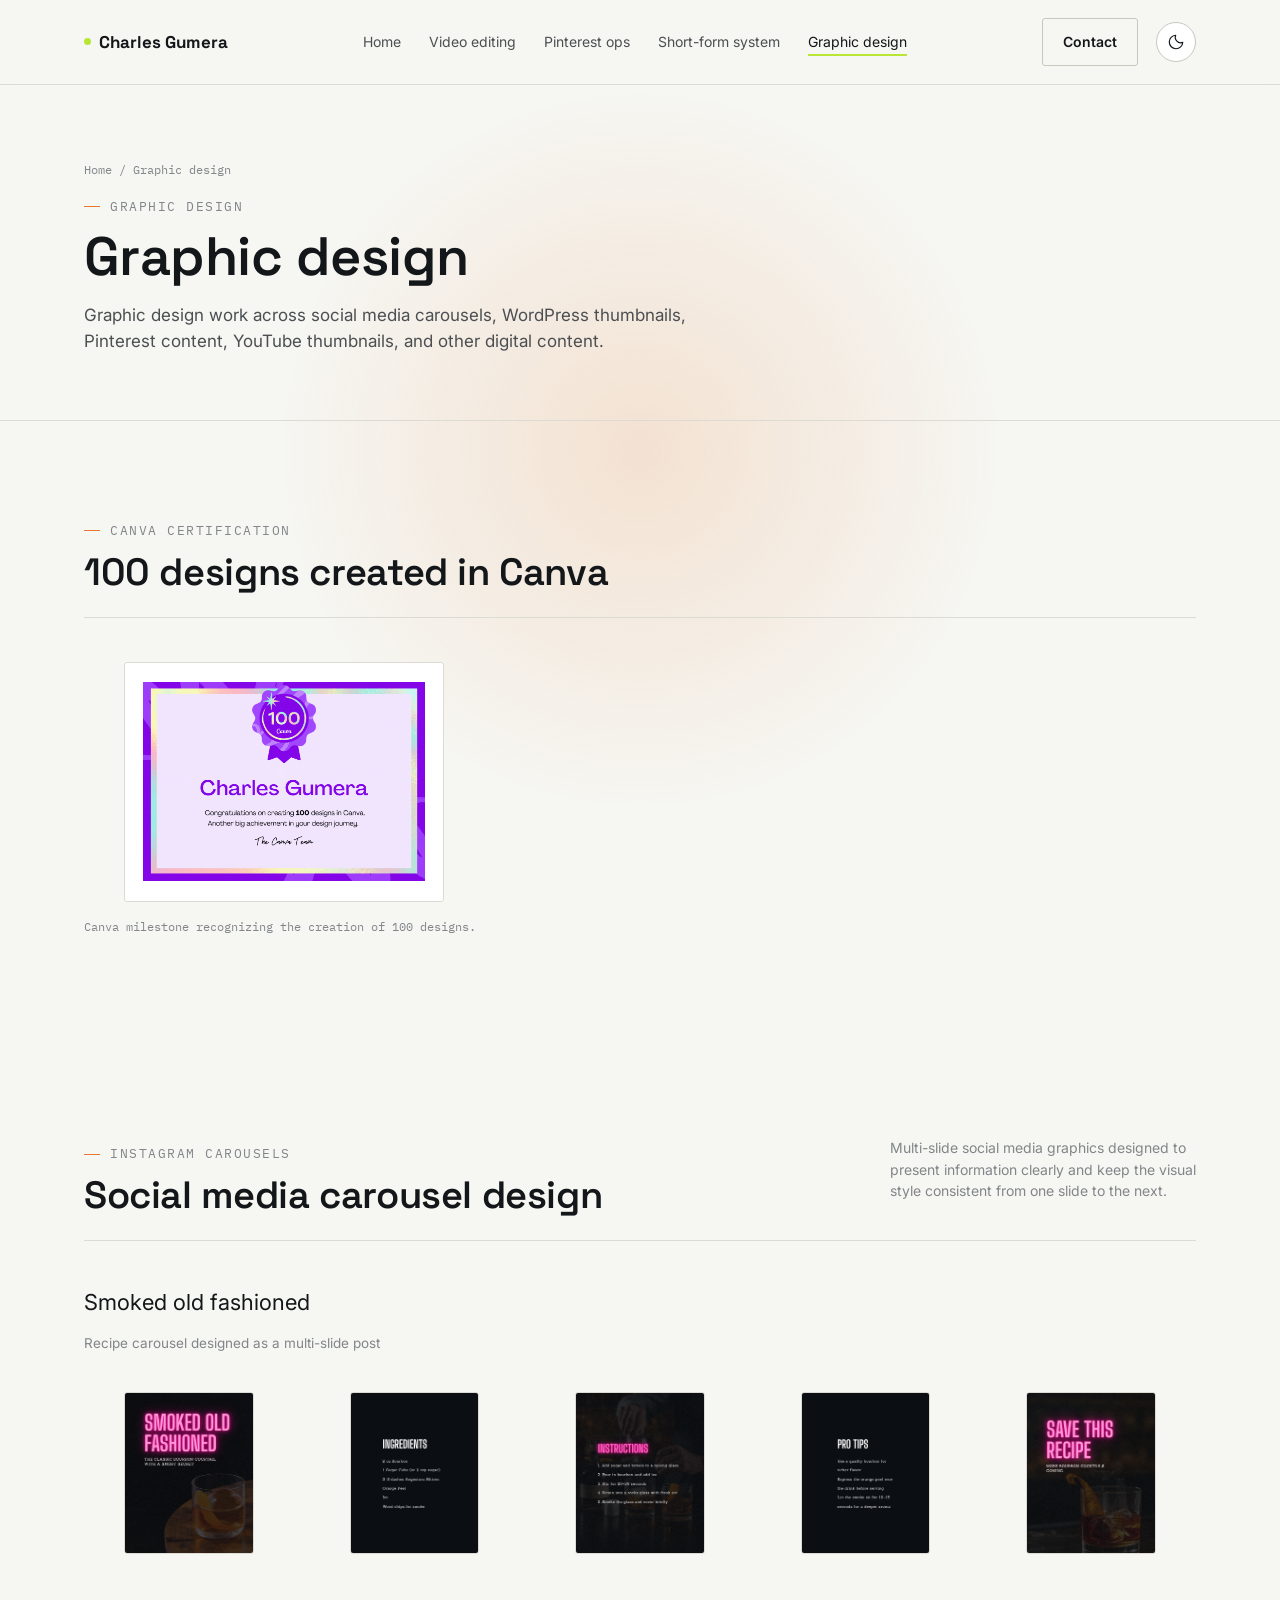
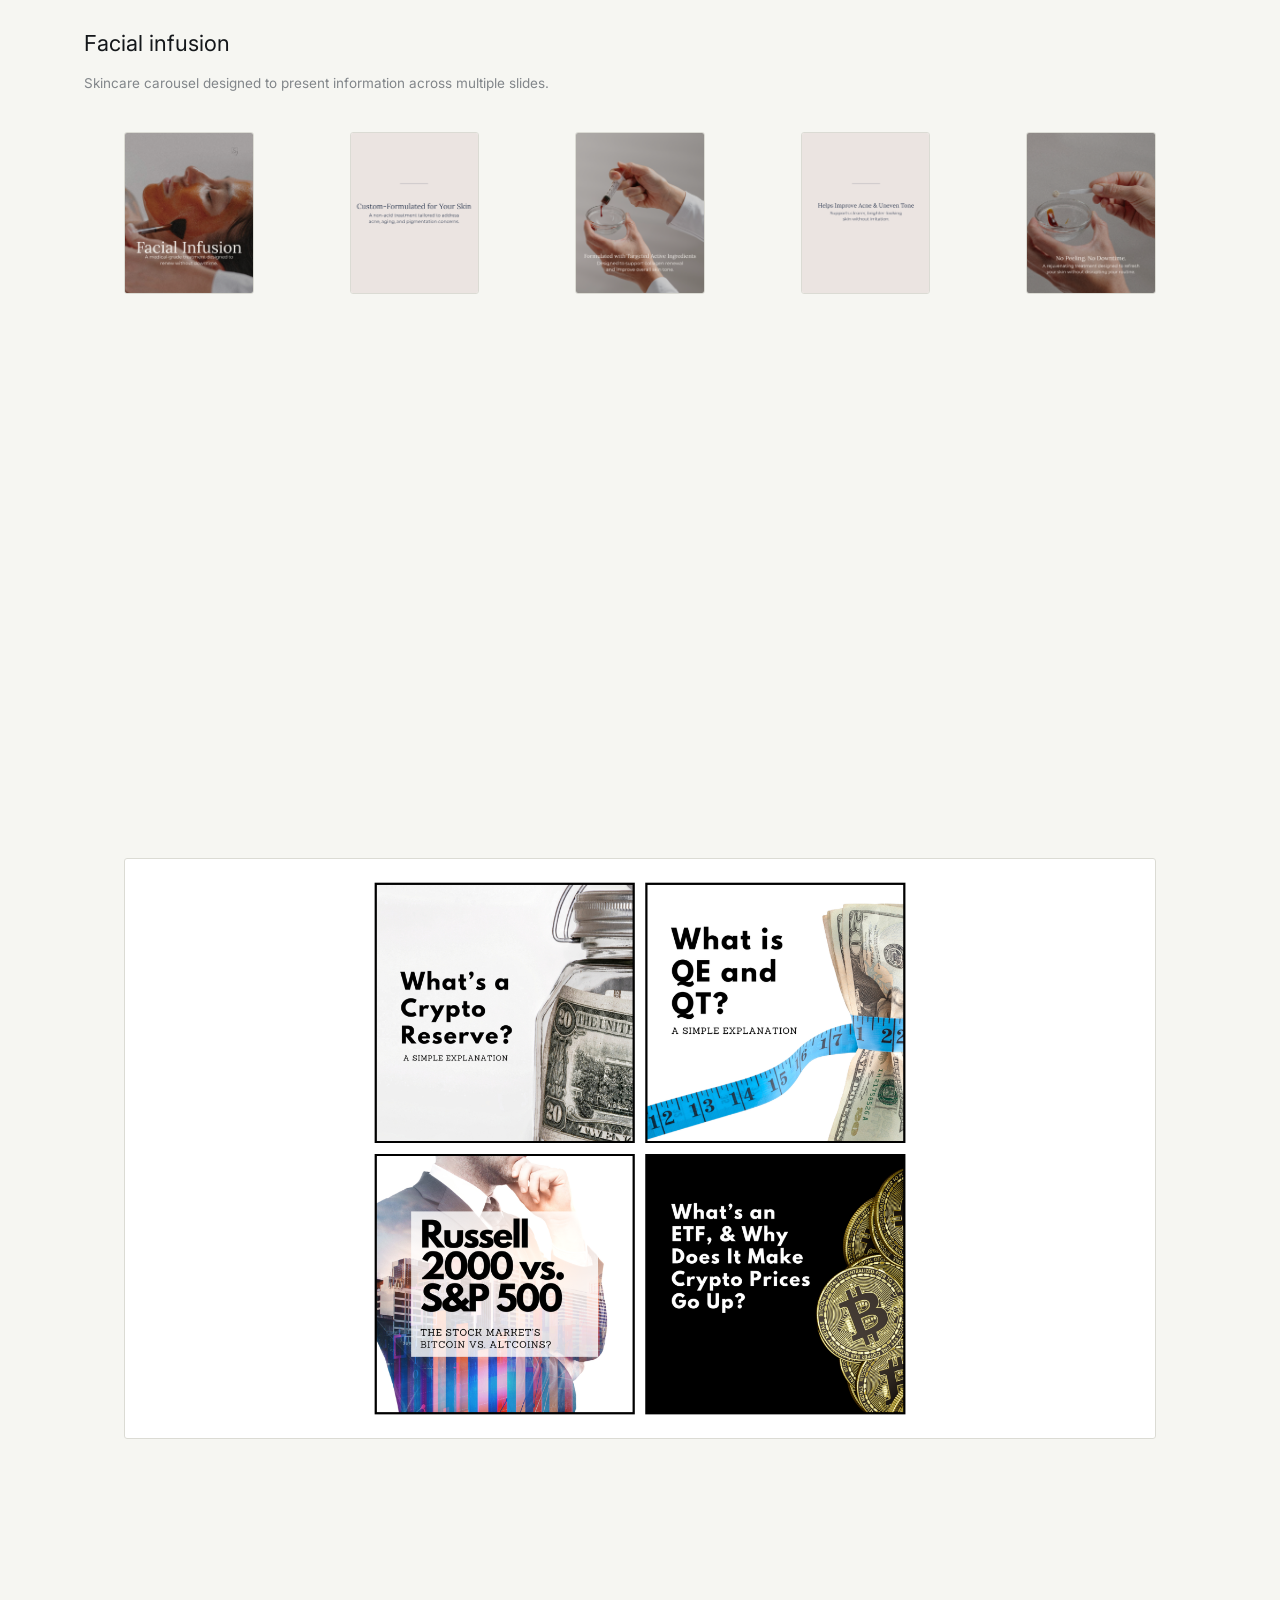
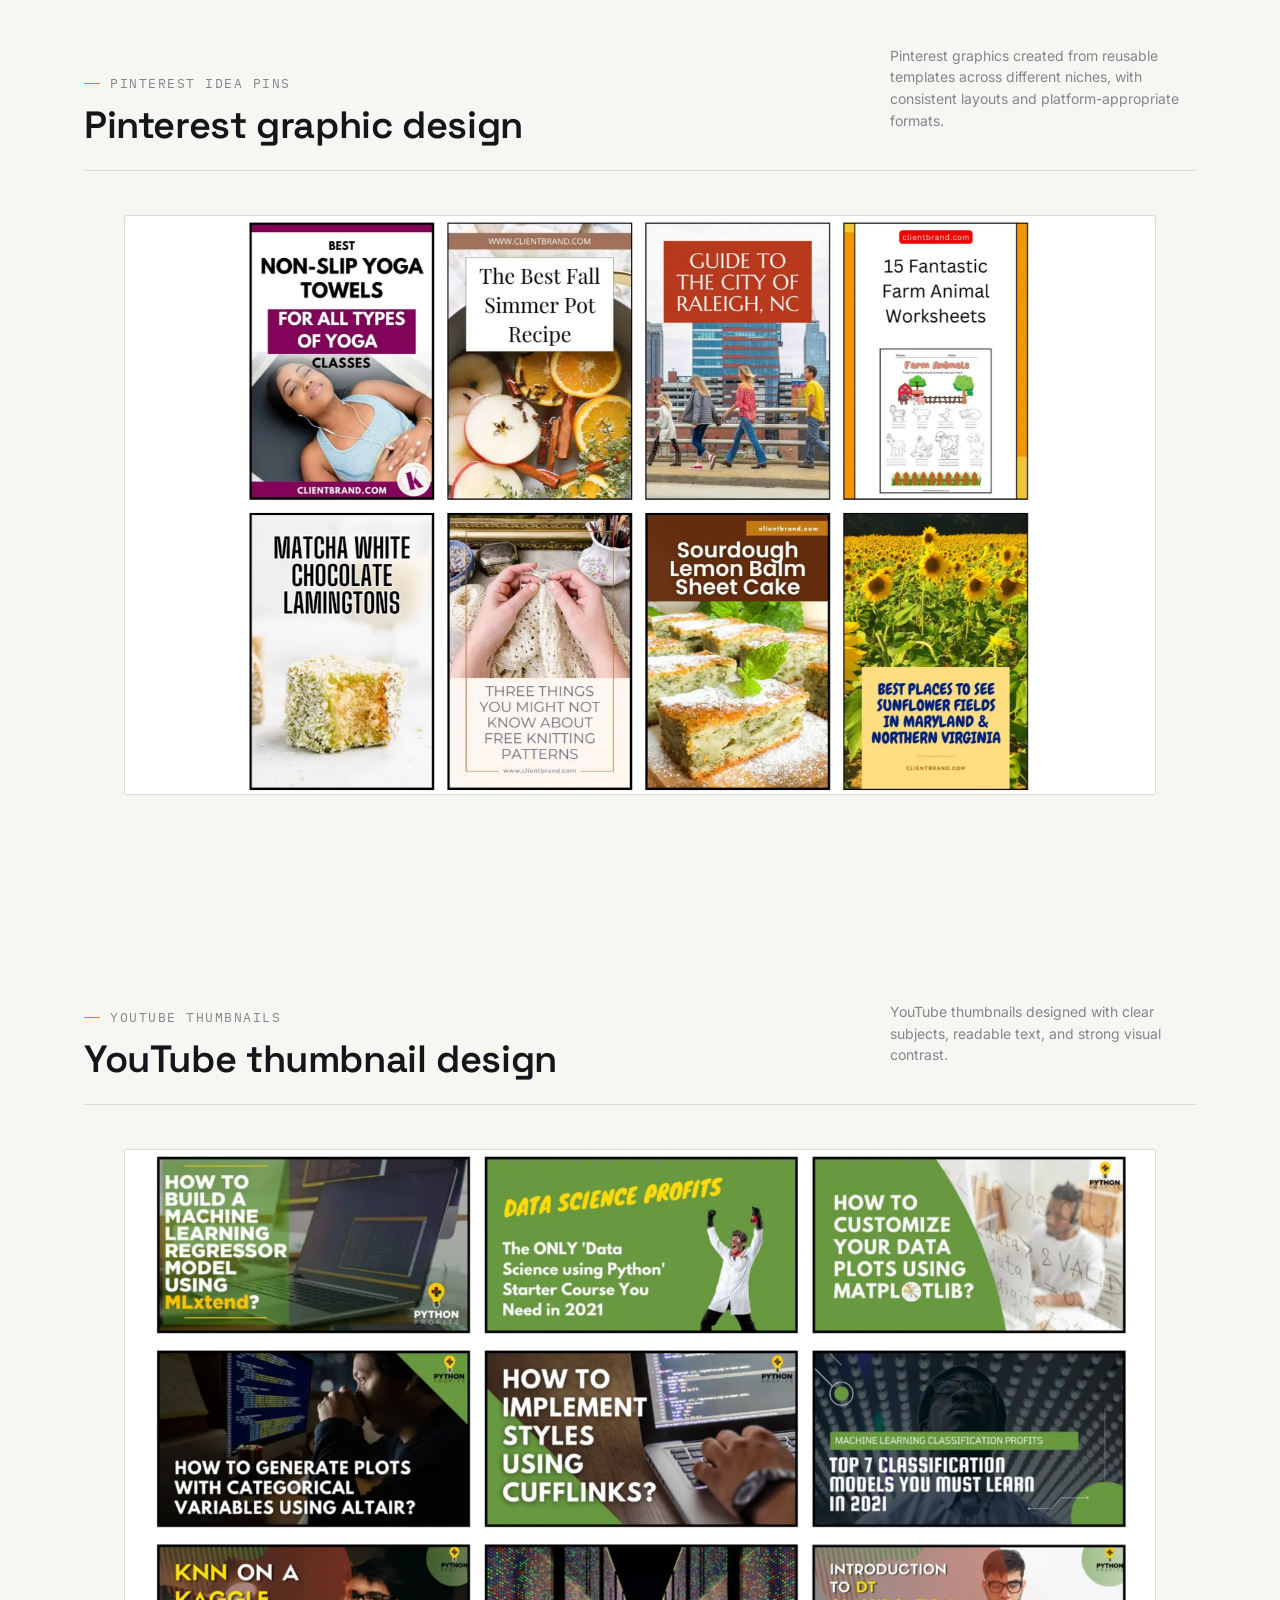
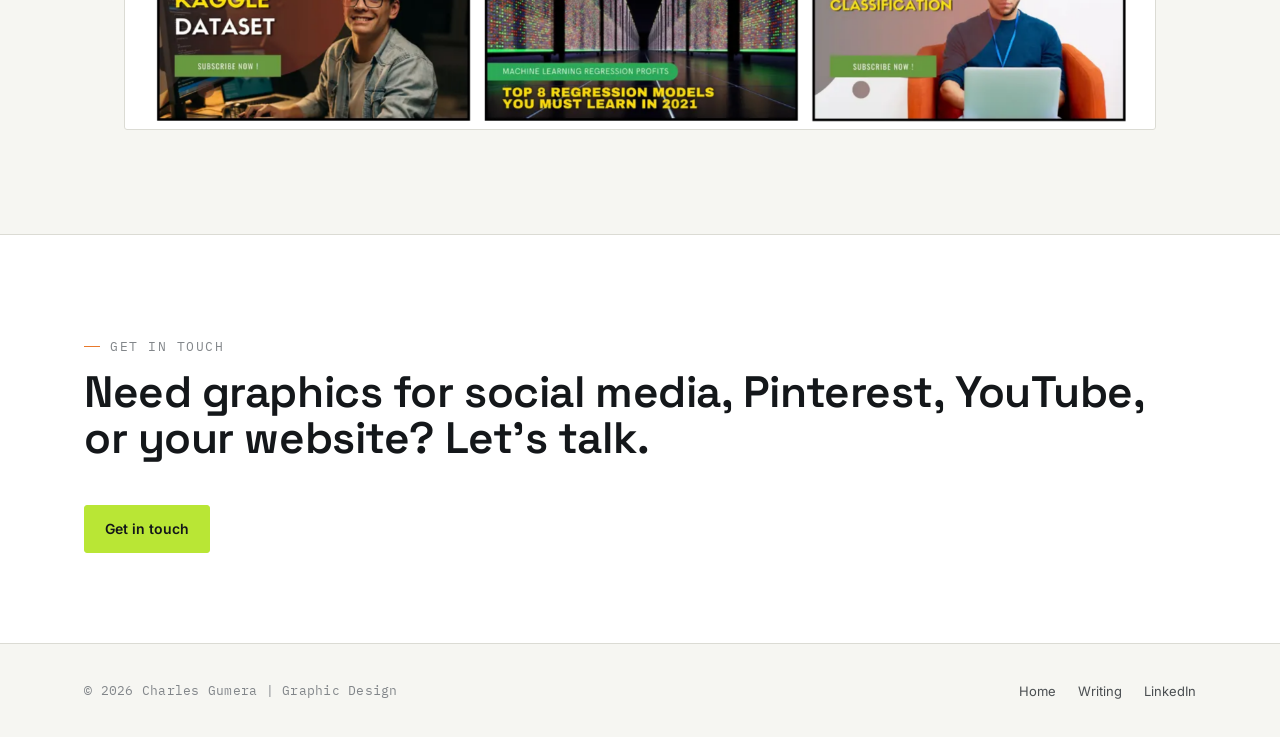
==== commit 9261cc1b: "Rewrite portfolio HTML copy Optimized homepage and project pages for clearer client communication an" ====
--- a/graphic-design.html
+++ b/graphic-design.html
@@ -4,7 +4,7 @@
 <meta charset="UTF-8">
 <meta name="viewport" content="width=device-width, initial-scale=1.0">
 <meta name="theme-color" content="#F6F6F2">
-<title>Graphic Design — Charles Gumera</title>
+<title>Charles Gumera | Graphic Design</title>
 <link rel="stylesheet" href="css/style.css">
 </head>
 <body class="page-graphic-design">
@@ -21,14 +21,37 @@
       <li><a href="graphic-design.html" class="active">Graphic design</a></li>
     </ul>
     <div class="nav-right">
-      <button class="nav-mobile-toggle" type="button" aria-label="Open navigation" aria-expanded="false" aria-controls="site-navigation">
-        <span></span><span></span><span></span>
-      </button>
-      <a class="btn btn-ghost" href="index.html#contact">Contact</a>
+      <a class="btn btn-ghost" href="#contact">Contact</a>
       <button class="theme-toggle" aria-label="Toggle color theme">
         <svg class="moon" viewBox="0 0 24 24" fill="none" stroke="currentColor" stroke-width="1.6" stroke-linecap="round" stroke-linejoin="round"><path d="M21 12.4A9 9 0 1111.6 3 7.2 7.2 0 0021 12.4z"/></svg>
         <svg class="sun" viewBox="0 0 24 24" fill="none" stroke="currentColor" stroke-width="1.6" stroke-linecap="round" stroke-linejoin="round"><circle cx="12" cy="12" r="4"/><path d="M12 2v2M12 20v2M4.9 4.9l1.4 1.4M17.7 17.7l1.4 1.4M2 12h2M20 12h2M4.9 19.1l1.4-1.4M17.7 6.3l1.4-1.4"/></svg>
       </button>
+      <button class="nav-mobile-toggle" type="button" aria-label="Open navigation" aria-expanded="false" aria-controls="mobile-navigation">
+        <span></span><span></span><span></span>
+      </button>
+    </div>
+    <div class="mobile-menu" id="mobile-navigation" aria-hidden="true">
+      <a class="mobile-menu-home" href="index.html">Home</a>
+      <details>
+        <summary>Projects</summary>
+        <div class="mobile-submenu">
+          <a href="short-form-and-long-form-video-editing.html">Video editing</a>
+          <a href="pinterest-content-operations-system.html">Pinterest ops</a>
+          <a href="short-form-publishing-workflow-system.html">Short-form system</a>
+          <a href="graphic-design.html">Graphic design</a>
+        </div>
+      </details>
+      <details>
+        <summary>Socials</summary>
+        <div class="mobile-submenu">
+          <a href="https://www.linkedin.com/in/charlezmg" target="_blank" rel="noopener">LinkedIn <span>↗</span></a>
+          <a href="https://www.upwork.com/freelancers/~01514c3e3235a6bb53?viewMode=1" target="_blank" rel="noopener">Upwork <span>↗</span></a>
+          <a href="https://www.onlinejobs.ph/jobseekers/info/873147" target="_blank" rel="noopener">OnlineJobs.ph <span>↗</span></a>
+          <a href="https://ph.jobstreet.com/profiles/charles-gumera-bmlJPqzrjq" target="_blank" rel="noopener">JobStreet <span>↗</span></a>
+          <a href="https://www.facebook.com/charlezzmg/" target="_blank" rel="noopener">Facebook <span>↗</span></a>
+          <a href="https://charlezmg.wordpress.com/" target="_blank" rel="noopener">WordPress <span>↗</span></a>
+        </div>
+      </details>
     </div>
   </nav>
 </header>
@@ -37,9 +60,9 @@
   <section class="page-hero">
     <div class="wrap">
       <p class="breadcrumb"><a href="index.html">Home</a> / Graphic design</p>
-      <p class="eyebrow">Content &amp; media</p>
+      <p class="eyebrow">Graphic design</p>
       <h1 class="type-fx">Graphic design</h1>
-      <p class="lead">A collection of graphic design work across certification assets, social media carousels, blog thumbnails, Pinterest publishing, and YouTube.</p>
+      <p class="lead">Graphic design work across social media carousels, WordPress thumbnails, Pinterest content, YouTube thumbnails, and other digital content.</p>
     </div>
   </section>
 
@@ -47,12 +70,12 @@
   <section class="section">
     <div class="wrap">
       <div class="section-head reveal">
-        <div><p class="eyebrow">Canva certification</p><h2>100 designs, verified</h2></div>
+        <div><p class="eyebrow">Canva certification</p><h2>100 designs created in Canva</h2></div>
       </div>
       <figure class="media-figure contain reveal" style="max-width:320px;" data-lightbox data-caption="canva-100-design-milestone-badge.gif">
         <img src="assets/canva-100-design-milestone-badge.gif" alt="Canva 100-design milestone badge">
       </figure>
-      <p class="media-caption reveal" style="margin-top:10px;">A Canva milestone recognizing the creation of 100 designs</p>
+      <p class="media-caption reveal" style="margin-top:10px;">Canva milestone recognizing the creation of 100 designs.</p>
     </div>
   </section>
 
@@ -60,12 +83,12 @@
   <section class="section">
     <div class="wrap">
       <div class="section-head reveal">
-        <div><p class="eyebrow">Instagram carousels</p><h2>Sequential, conversion-aware layouts</h2></div>
-        <p class="section-note">Branded, conversion-aware carousel layouts structured to communicate information across sequential slides and encourage swipe-through engagement.</p>
+        <div><p class="eyebrow">Instagram carousels</p><h2>Social media carousel design</h2></div>
+        <p class="section-note">Multi-slide social media graphics designed to present information clearly and keep the visual style consistent from one slide to the next.</p>
       </div>
 
       <p class="subsection-title reveal">Smoked old fashioned</p>
-      <p class="subsection-sub reveal">A recipe carousel structured across multiple slides</p>
+      <p class="subsection-sub reveal">Recipe carousel designed as a multi-slide post</p>
       <div class="media-grid-5 reveal" style="margin-bottom:56px;">
         <figure class="media-figure thumb" data-lightbox data-caption="01-title.png"><img src="assets/01-title.png" alt="Title slide"></figure>
         <figure class="media-figure thumb" data-lightbox data-caption="02-ingredients.png"><img src="assets/02-ingredients.png" alt="Ingredients slide"></figure>
@@ -75,7 +98,7 @@
       </div>
 
       <p class="subsection-title reveal">Facial infusion</p>
-      <p class="subsection-sub reveal">A skincare-focused carousel structured across multiple informational slides</p>
+      <p class="subsection-sub reveal">Skincare carousel designed to present information across multiple slides.</p>
       <div class="media-grid-5 reveal">
         <figure class="media-figure thumb" data-lightbox data-caption="01-facial-infusion.png"><img src="assets/01-facial-infusion.png" alt="Facial Infusion slide"></figure>
         <figure class="media-figure thumb" data-lightbox data-caption="02-custom-formulated.png"><img src="assets/02-custom-formulated.png" alt="Custom Formulated slide"></figure>
@@ -93,8 +116,8 @@
   <section class="section">
     <div class="wrap">
       <div class="section-head reveal">
-        <div><p class="eyebrow">WordPress thumbnails</p><h2>Clear topic hierarchy</h2></div>
-        <p class="section-note">Blog header thumbnails designed to establish clear topic hierarchy and improve readability.</p>
+        <div><p class="eyebrow">WordPress thumbnails</p><h2>WordPress thumbnail design</h2></div>
+        <p class="section-note">Blog thumbnails designed to make the topic clear at a glance and keep the visual treatment consistent.</p>
       </div>
       <figure class="media-figure media-preserve wide-cover reveal" data-lightbox data-caption="wordpress-thumbnails.png">
         <img src="assets/wordpress-thumbnails.png" alt="WordPress thumbnails">
@@ -106,8 +129,8 @@
   <section class="section">
     <div class="wrap">
       <div class="section-head reveal">
-        <div><p class="eyebrow">Pinterest idea pins</p><h2>Template-driven, platform-fit</h2></div>
-        <p class="section-note">High-volume, template-driven pin designs created across multiple niches with an emphasis on clarity, consistency, and platform fit.</p>
+        <div><p class="eyebrow">Pinterest idea pins</p><h2>Pinterest graphic design</h2></div>
+        <p class="section-note">Pinterest graphics created from reusable templates across different niches, with consistent layouts and platform-appropriate formats.</p>
       </div>
       <figure class="media-figure media-preserve wide-cover reveal" data-lightbox data-caption="pinterest-idea-pins-thumbnails.png">
         <img src="assets/pinterest-idea-pins-thumbnails.png" alt="Pinterest idea pin thumbnails">
@@ -119,8 +142,8 @@
   <section class="section">
     <div class="wrap">
       <div class="section-head reveal">
-        <div><p class="eyebrow">YouTube thumbnails</p><h2>High-contrast, click-ready</h2></div>
-        <p class="section-note">High-contrast thumbnails designed to establish a clear visual hook and support click-through.</p>
+        <div><p class="eyebrow">YouTube thumbnails</p><h2>YouTube thumbnail design</h2></div>
+        <p class="section-note">YouTube thumbnails designed with clear subjects, readable text, and strong visual contrast.</p>
       </div>
       <figure class="media-figure media-preserve wide-cover reveal" data-lightbox data-caption="data-science-thumbnails.png">
         <img src="assets/data-science-thumbnails.png" alt="Data science YouTube thumbnails">
@@ -130,8 +153,8 @@
 
   <section class="contact" id="contact">
     <div class="wrap">
-  <p class="eyebrow">Next steps</p>
-  <h2 style="max-width:52ch;">Need consistent visual identity across carousels, thumbnails, and pins? Let's talk about your design system</h2>
+  <p class="eyebrow">Get in touch</p>
+  <h2 style="max-width:52ch;">Need graphics for social media, Pinterest, YouTube, or your website? Let's talk.</h2>
       <a class="btn btn-primary" style="margin-top:28px;" href="index.html#contact" data-magnetic="10">Get in touch</a>
     </div>
   </section>
@@ -139,7 +162,7 @@
 
 <footer class="site-footer">
   <div class="wrap footer-row">
-    <span class="mono">© 2026 Charles Gumera — Structured Short-Form Content Systems</span>
+    <span class="mono">© 2026 Charles Gumera | Graphic Design</span>
     <ul class="footer-links">
       <li><a href="index.html">Home</a></li>
       <li><a href="https://charlezmg.wordpress.com/" target="_blank" rel="noopener">Writing</a></li>
--- a/css/style.css
+++ b/css/style.css
@@ -523,6 +523,27 @@
 }
 
 /* -------------------- responsive -------------------- */
+/* Mobile navigation and single-column content are site-wide. */
+@media (max-width: 767px){
+  .nav-mobile-toggle{ display:flex; }
+  .nav-right .btn-ghost{ display:none; }
+  .nav-links{ display:none; }
+  .nav-links.mobile-open{ display:flex; }
+
+  /* Prevent narrow screens from retaining desktop two-column layouts. */
+  .video-grid,
+  .video-section-trend .video-grid,
+  .video-section-real-estate .video-grid,
+  .two-col,
+  .media-grid-2,
+  .media-grid-3,
+  .media-grid-5,
+  .results-banner,
+  .contact-grid,
+  .profile-links{
+    grid-template-columns: 1fr !important;
+  }
+}
 @media (max-width: 980px){
   .hero-grid{ grid-template-columns: 1fr; }
   .profile-frame{ max-width: 360px; }
@@ -781,3 +802,113 @@
     animation:none;
   }
 }
+
+
+/* -------------------- mobile navigation v3 -------------------- */
+@media (max-width: 640px){
+  .nav-right{ gap:10px; }
+  .nav-right .btn-ghost{ display:none; }
+  /* Mobile header: burger replaces the desktop navigation; theme toggle stays at the far right. */
+  .nav-links{ display:none !important; }
+  .nav-mobile-toggle{ display:flex; order:2; }
+  .theme-toggle{ order:3; }
+  /* Closed: only the burger is visible. Open: show a single dropdown panel. */
+  .mobile-menu{
+    display:none !important;
+    position:absolute;
+    left:var(--gutter);
+    right:var(--gutter);
+    top:calc(100% + 8px);
+    z-index:100;
+    padding:10px;
+    background:var(--bg-raised);
+    border:1px solid var(--hairline);
+    border-radius:var(--radius);
+    box-shadow:0 16px 36px rgba(0,0,0,.14);
+  }
+  .mobile-menu.mobile-open{ display:block !important; }
+  .mobile-menu > a,
+  .mobile-menu summary{
+    display:flex;
+    align-items:center;
+    justify-content:space-between;
+    width:100%;
+    box-sizing:border-box;
+    padding:12px 12px;
+    color:var(--ink);
+    text-decoration:none;
+    font-size:14px;
+    cursor:pointer;
+  }
+  .mobile-menu > a:hover,
+  .mobile-menu summary:hover{ background:var(--bg); }
+  .mobile-menu details{ border-top:1px solid var(--hairline); }
+  .mobile-menu details:first-of-type{ margin-top:4px; }
+  .mobile-menu summary{ list-style:none; }
+  .mobile-menu summary::-webkit-details-marker{ display:none; }
+  .mobile-menu summary::after{ content:'+'; color:var(--muted); font-size:18px; line-height:1; }
+  .mobile-menu details[open] summary::after{ content:'−'; }
+  .mobile-submenu{ padding:0 8px 8px 20px; }
+  .mobile-submenu a{
+    display:flex;
+    justify-content:space-between;
+    padding:10px 12px;
+    color:var(--ink-soft);
+    text-decoration:none;
+    font-size:13px;
+    border-left:1px solid var(--hairline);
+  }
+  .mobile-submenu a:hover{ color:var(--ink); border-left-color:var(--lime); }
+}
+@media (min-width: 641px){
+  .mobile-menu{ display:none !important; }
+}
+
+/* -------------------- mobile process-chain treatment -------------------- */
+@media (max-width: 640px){
+  .page-home .buildchain{
+    padding:30px 20px;
+    overflow:hidden;
+  }
+  .page-home .chain-flow{
+    width:100%;
+    display:flex;
+    flex-direction:column;
+    align-items:center;
+    gap:14px;
+  }
+  .page-home .chain-step{
+    width:100%;
+    display:flex;
+    justify-content:center;
+    padding:0 !important;
+    position:relative;
+  }
+  .page-home .chain-step::after,
+  .page-home .chain-arrow{ display:none !important; }
+  .page-home .chain-node{
+    width:auto;
+    max-width:100%;
+    animation:chain-mobile-highlight 2.8s ease-in-out infinite;
+  }
+  .page-home .chain-step:nth-child(1) .chain-node{ animation-delay:0s; }
+  .page-home .chain-step:nth-child(2) .chain-node{ animation-delay:.4s; }
+  .page-home .chain-step:nth-child(3) .chain-node{ animation-delay:.8s; }
+  .page-home .chain-step:nth-child(4) .chain-node{ animation-delay:1.2s; }
+  .page-home .chain-step:nth-child(5) .chain-node{ animation-delay:1.6s; }
+  .page-home .chain-step:nth-child(6) .chain-node{ animation-delay:2s; }
+  .page-home .chain-node.final{ animation-name:chain-mobile-final; }
+}
+@keyframes chain-mobile-highlight{
+  0%,100%{ border-color:var(--hairline-strong); box-shadow:0 0 0 rgba(0,0,0,0); color:var(--ink); }
+  12%{ border-color:var(--lime); box-shadow:0 0 14px rgba(181,255,31,.18); color:var(--ink); }
+  24%{ border-color:var(--hairline-strong); box-shadow:0 0 0 rgba(0,0,0,0); color:var(--ink); }
+}
+@keyframes chain-mobile-final{
+  0%,100%{ box-shadow:0 0 0 rgba(181,255,31,0); }
+  12%{ box-shadow:0 0 18px rgba(181,255,31,.24); }
+  24%{ box-shadow:0 0 0 rgba(181,255,31,0); }
+}
+@media (prefers-reduced-motion: reduce){
+  .page-home .chain-node{ animation:none !important; }
+}
